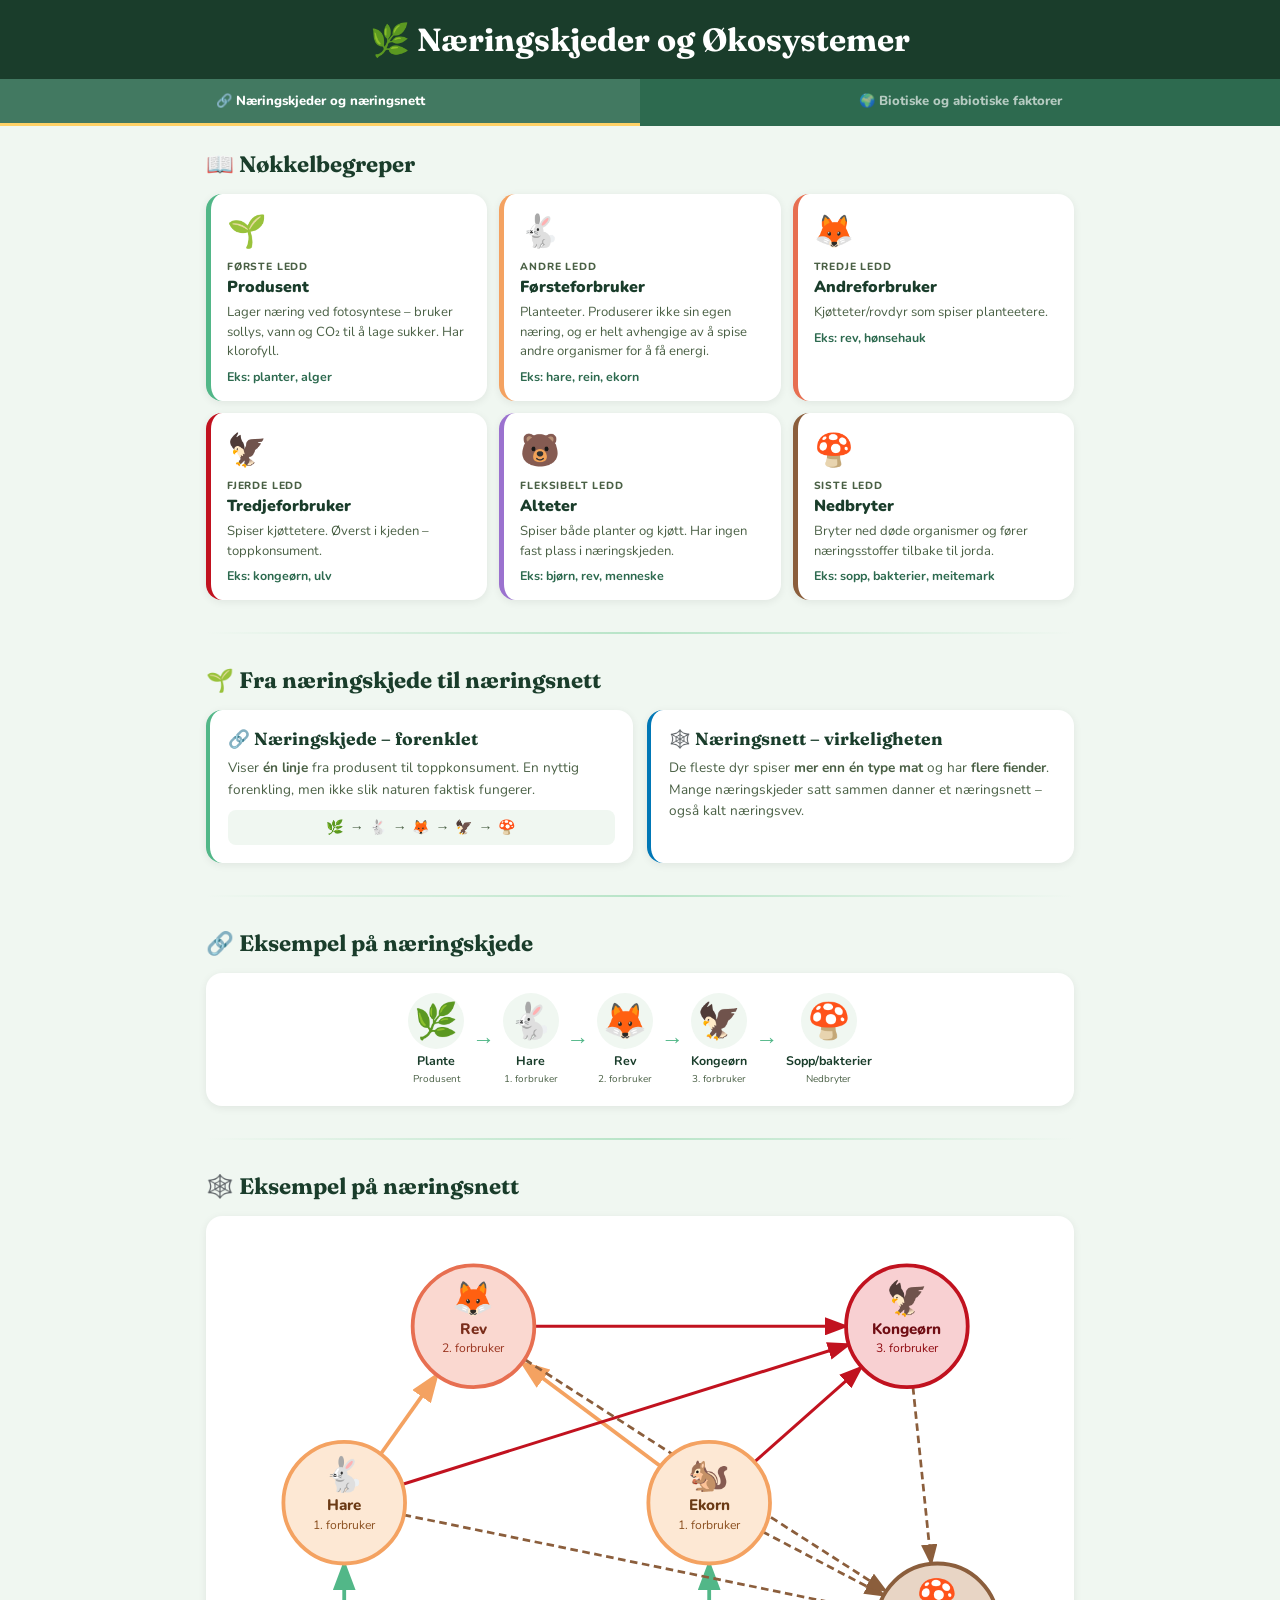
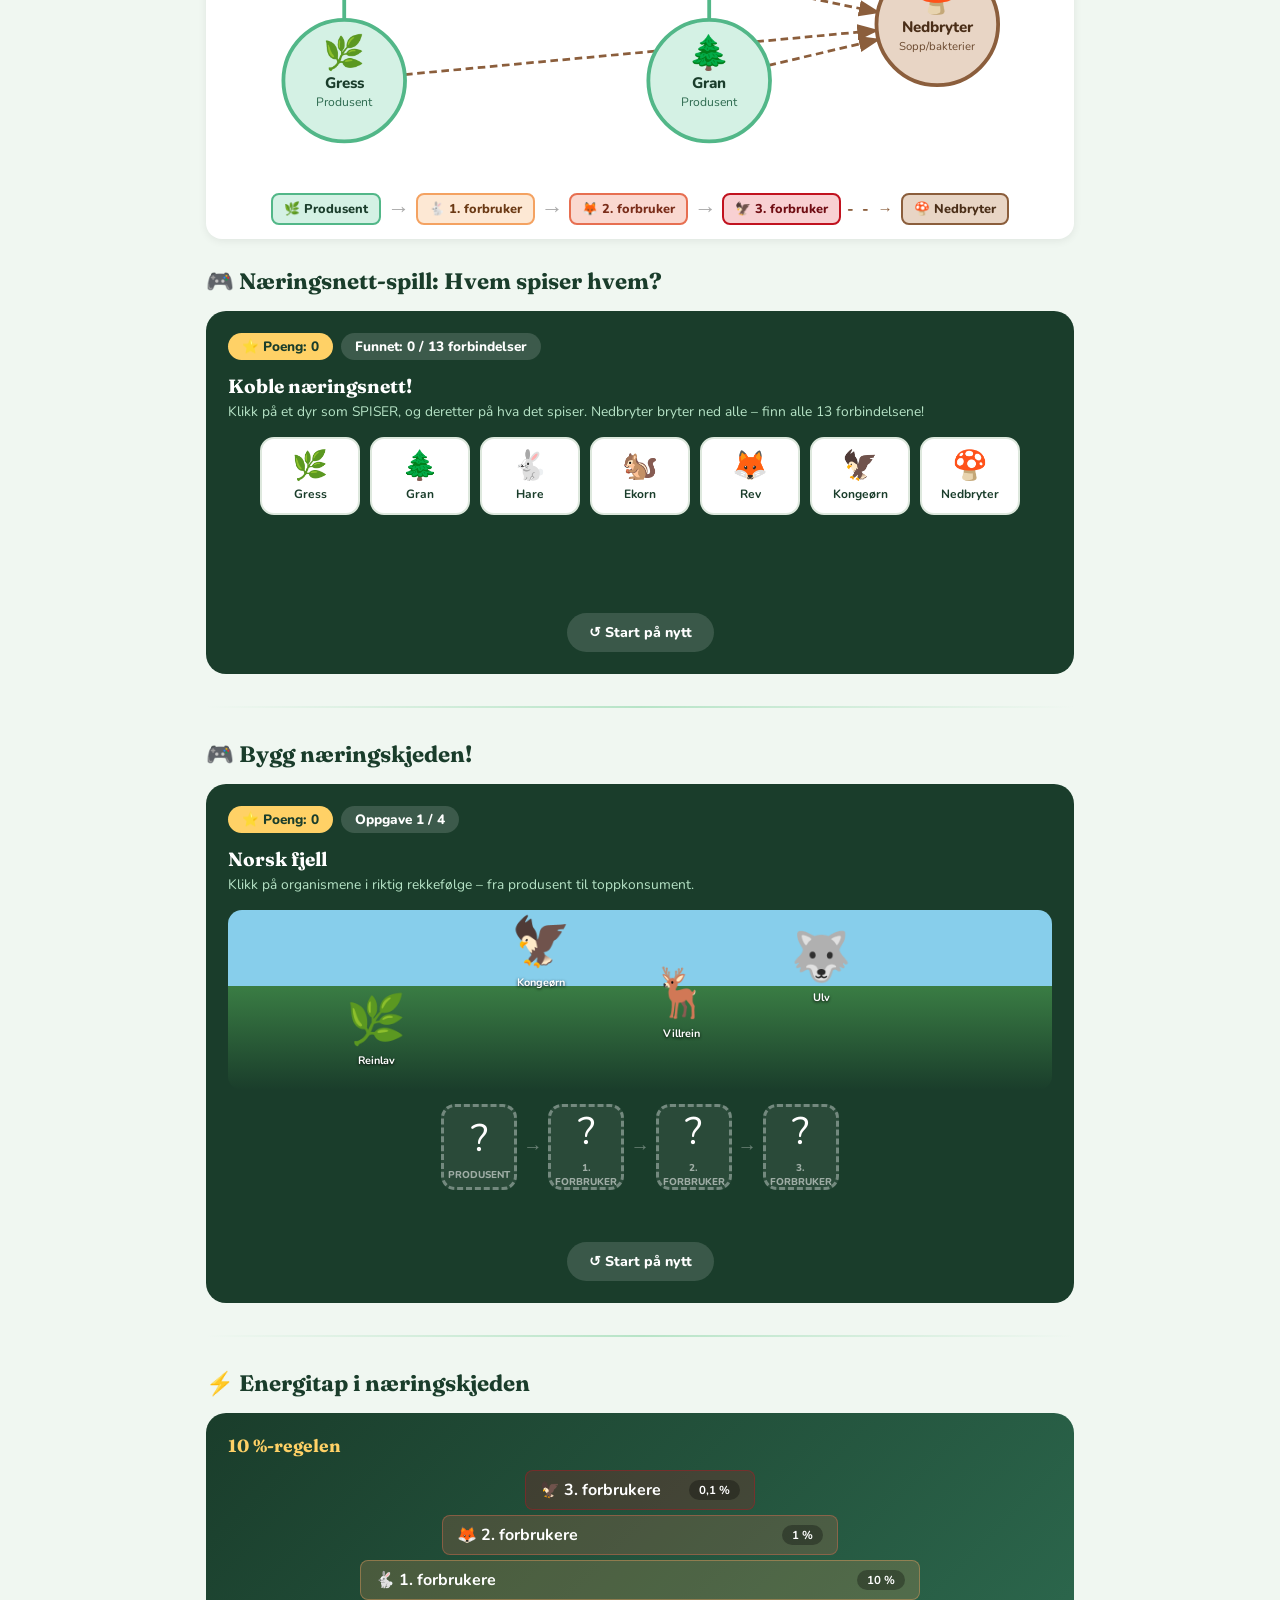
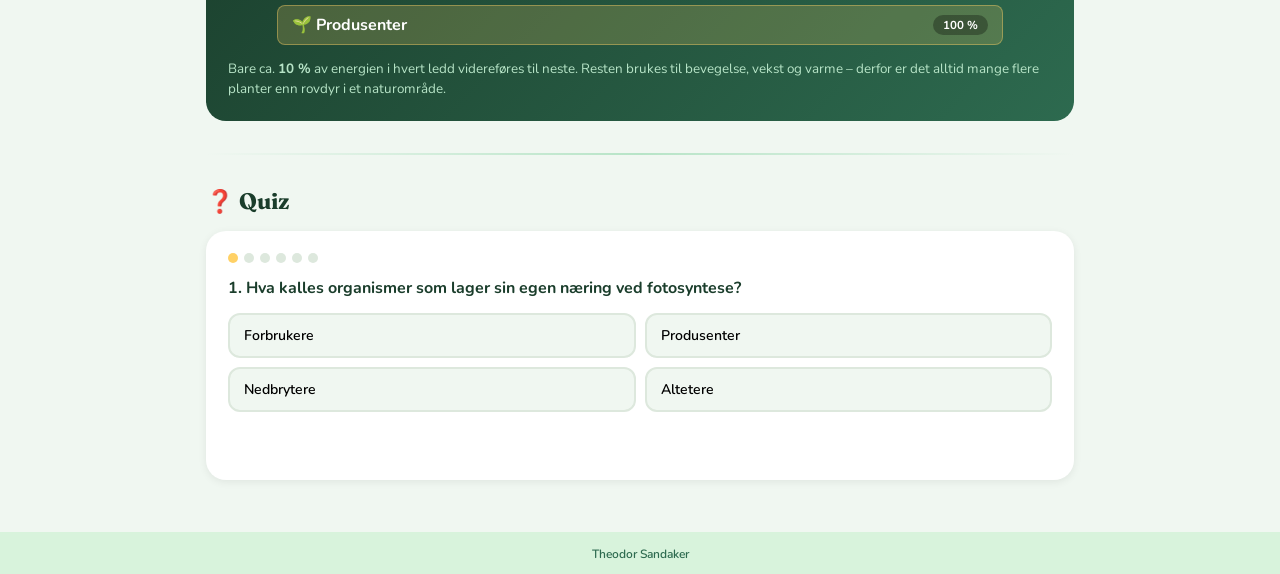
==== index.html @ abde455f "UI oppdateringer og språkvask" ====
<!DOCTYPE html>
<html lang="no">

<head>
  <meta charset="UTF-8">
  <meta name="viewport" content="width=device-width, initial-scale=1.0">
  <title>Naturfag – Næringskjeder og Økosystemer</title>
  <link
    href="https://fonts.googleapis.com/css2?family=Nunito:wght@400;600;700;800;900&family=Fraunces:wght@700;900&display=swap"
    rel="stylesheet">
  <style>
    :root {
      --green-dark: #1a3d2b;
      --green-mid: #2d6a4f;
      --green-light: #52b788;
      --green-pale: #b7e4c7;
      --earth: #8b5e3c;
      --sky: #90e0ef;
      --sky-dark: #0077b6;
      --sun: #ffd166;
      --red: #ef233c;
      --bg: #f0f7f1;
      --card: #ffffff;
      --text: #1a2e1a;
      --text-light: #4a6045;
    }

    * {
      box-sizing: border-box;
      margin: 0;
      padding: 0;
    }

    body {
      font-family: 'Nunito', sans-serif;
      background: var(--bg);
      color: var(--text);
      min-height: 100vh;
    }

    /* HEADER */
    header {
      background: var(--green-dark);
      padding: 20px 24px;
      text-align: center;
    }

    header h1 {
      font-family: 'Fraunces', serif;
      font-size: clamp(1.3rem, 4vw, 2rem);
      color: white;
    }

    header p {
      color: var(--green-pale);
      font-size: 0.9rem;
      margin-top: 4px;
    }

    /* TABS */
    .tab-nav {
      display: flex;
      background: var(--green-mid);
      position: sticky;
      top: 0;
      z-index: 100;
    }

    .tab-btn {
      flex: 1;
      padding: 13px 10px;
      border: none;
      background: transparent;
      color: rgba(255, 255, 255, 0.65);
      font-family: 'Nunito', sans-serif;
      font-size: 0.82rem;
      font-weight: 800;
      cursor: pointer;
      transition: all 0.2s;
      border-bottom: 3px solid transparent;
    }

    .tab-btn.active {
      color: white;
      border-bottom-color: var(--sun);
      background: rgba(255, 255, 255, 0.1);
    }

    .tab-content {
      display: none;
      padding: 24px 16px;
      max-width: 900px;
      margin: 0 auto;
    }

    .tab-content.active {
      display: block;
    }

    /* SECTION TITLES */
    .section-title {
      font-family: 'Fraunces', serif;
      font-size: 1.4rem;
      color: var(--green-dark);
      margin-bottom: 16px;
      display: flex;
      align-items: center;
      gap: 8px;
    }

    .section-divider {
      height: 2px;
      background: linear-gradient(90deg, transparent, var(--green-pale), transparent);
      margin: 32px 0;
    }

    /* CONCEPT CARDS */
    .concept-grid {
      display: grid;
      grid-template-columns: repeat(auto-fill, minmax(220px, 1fr));
      gap: 12px;
      margin-bottom: 28px;
    }

    .concept-card {
      background: white;
      border-radius: 16px;
      padding: 16px;
      border-left: 5px solid;
      cursor: default;
      box-shadow: 0 2px 8px rgba(0, 0, 0, 0.07);
    }

    .concept-card.produsent {
      border-color: #52b788;
    }

    .concept-card.f1 {
      border-color: #f4a261;
    }

    .concept-card.f2 {
      border-color: #e76f51;
    }

    .concept-card.f3 {
      border-color: #c1121f;
    }

    .concept-card.nedbryter {
      border-color: #8b5e3c;
    }

    .concept-card.alteter {
      border-color: #9b72cf;
    }

    .concept-card .c-emoji {
      font-size: 2rem;
      margin-bottom: 6px;
    }

    .concept-card .c-tag {
      font-size: 0.65rem;
      font-weight: 800;
      text-transform: uppercase;
      letter-spacing: 0.08em;
      color: var(--text-light);
    }

    .concept-card .c-title {
      font-size: 1rem;
      font-weight: 900;
      color: var(--green-dark);
      margin: 2px 0 5px;
    }

    .concept-card .c-text {
      font-size: 0.82rem;
      color: var(--text-light);
      line-height: 1.5;
    }

    .concept-card .c-ex {
      margin-top: 6px;
      font-size: 0.78rem;
      font-weight: 700;
      color: var(--green-mid);
    }

    /* CHAIN DISPLAY */
    .chain-display {
      display: flex;
      align-items: center;
      gap: 8px;
      background: white;
      border-radius: 16px;
      padding: 20px;
      margin-bottom: 28px;
      box-shadow: 0 2px 8px rgba(0, 0, 0, 0.07);
      flex-wrap: wrap;
      justify-content: center;
    }

    .chain-item {
      display: flex;
      flex-direction: column;
      align-items: center;
      gap: 3px;
    }

    .chain-item .ci-emoji {
      font-size: 2.2rem;
      background: var(--bg);
      border-radius: 50%;
      width: 56px;
      height: 56px;
      display: flex;
      align-items: center;
      justify-content: center;
    }

    .chain-item .ci-name {
      font-size: 0.78rem;
      font-weight: 700;
      color: var(--green-dark);
    }

    .chain-item .ci-role {
      font-size: 0.62rem;
      color: var(--text-light);
    }

    .chain-arrow {
      font-size: 1.4rem;
      color: var(--green-light);
    }

    /* GAME BOX */
    .game-box {
      background: var(--green-dark);
      border-radius: 20px;
      padding: 22px;
      margin-bottom: 28px;
      color: white;
    }

    .game-box h3 {
      font-family: 'Fraunces', serif;
      font-size: 1.2rem;
      margin-bottom: 4px;
    }

    .game-desc {
      color: var(--green-pale);
      font-size: 0.86rem;
      margin-bottom: 16px;
    }

    .score-row {
      display: flex;
      gap: 8px;
      margin-bottom: 14px;
      flex-wrap: wrap;
    }

    .badge {
      border-radius: 50px;
      padding: 4px 14px;
      font-weight: 800;
      font-size: 0.85rem;
    }

    .badge-sun {
      background: var(--sun);
      color: var(--green-dark);
    }

    .badge-ghost {
      background: rgba(255, 255, 255, 0.15);
      color: white;
    }

    /* GAME SCENE */
    .game-scene {
      background: linear-gradient(180deg, #87ceeb 0%, #87ceeb 42%, #3a7d44 42%, #1a3d2b 100%);
      border-radius: 14px;
      height: 180px;
      position: relative;
      overflow: hidden;
      margin-bottom: 14px;
    }

    .scene-org {
      position: absolute;
      cursor: pointer;
      text-align: center;
      transition: transform 0.15s;
      user-select: none;
      transform: translate(-50%, -50%);
    }

    .scene-org:hover {
      transform: translate(-50%, -50%) scale(1.15);
    }

    .scene-org.sel {
      filter: drop-shadow(0 0 8px var(--sun));
      transform: translate(-50%, -50%) scale(1.1);
    }

    .scene-org.used {
      opacity: 0.25;
      pointer-events: none;
    }

    .scene-org .se {
      font-size: 3rem;
      display: block;
    }

    .scene-org .sn {
      font-size: 0.68rem;
      font-weight: 700;
      color: white;
      text-shadow: 0 1px 3px rgba(0, 0, 0, 0.9);
      display: block;
    }

    /* SLOTS */
    .chain-slots {
      display: flex;
      align-items: center;
      gap: 6px;
      justify-content: center;
      flex-wrap: wrap;
      margin-bottom: 14px;
    }

    .slot {
      width: 76px;
      height: 86px;
      border: 3px dashed rgba(255, 255, 255, 0.35);
      border-radius: 14px;
      display: flex;
      flex-direction: column;
      align-items: center;
      justify-content: center;
      cursor: pointer;
      transition: all 0.2s;
      background: rgba(255, 255, 255, 0.07);
    }

    .slot:hover {
      border-color: rgba(255, 209, 102, 0.6);
      background: rgba(255, 209, 102, 0.1);
    }

    .slot.filled {
      border-style: solid;
      border-color: var(--sun);
      background: rgba(255, 209, 102, 0.12);
    }

    .slot .sl-emoji {
      font-size: 2.4rem;
    }

    .slot .sl-label {
      font-size: 0.62rem;
      font-weight: 800;
      color: rgba(255, 255, 255, 0.55);
      text-transform: uppercase;
      text-align: center;
      padding: 0 4px;
      margin-top: 3px;
    }

    .slot.filled .sl-label {
      color: var(--sun);
    }

    .slot .sl-name {
      font-size: 0.68rem;
      font-weight: 700;
      color: white;
      text-align: center;
      padding: 0 4px;
    }

    .slot-arrow {
      color: rgba(255, 255, 255, 0.35);
      font-size: 1.2rem;
    }

    .game-feedback {
      text-align: center;
      font-size: 0.95rem;
      font-weight: 700;
      min-height: 26px;
    }

    .game-feedback.ok {
      color: var(--green-pale);
    }

    .game-feedback.no {
      color: #ffb3c1;
    }

    .game-btns {
      display: flex;
      gap: 10px;
      justify-content: center;
      margin-top: 12px;
    }

    .btn {
      padding: 10px 22px;
      border-radius: 50px;
      border: none;
      font-family: 'Nunito', sans-serif;
      font-size: 0.88rem;
      font-weight: 800;
      cursor: pointer;
      transition: all 0.2s;
    }

    .btn-sun {
      background: var(--sun);
      color: var(--green-dark);
    }

    .btn-sun:hover {
      background: #ffc107;
      transform: translateY(-1px);
    }

    .btn-ghost {
      background: rgba(255, 255, 255, 0.14);
      color: white;
    }

    .btn-ghost:hover {
      background: rgba(255, 255, 255, 0.24);
    }

    /* ENERGY BOX */
    .energy-box {
      background: linear-gradient(135deg, var(--green-dark), var(--green-mid));
      color: white;
      border-radius: 20px;
      padding: 22px;
      margin-bottom: 28px;
    }

    .energy-box h3 {
      font-family: 'Fraunces', serif;
      font-size: 1.1rem;
      margin-bottom: 14px;
      color: var(--sun);
    }

    .pyramid {
      display: flex;
      flex-direction: column;
      align-items: center;
      gap: 5px;
      margin-bottom: 14px;
    }

    .p-level {
      border-radius: 8px;
      display: flex;
      align-items: center;
      justify-content: space-between;
      padding: 8px 14px;
      font-size: 1rem;
      font-weight: 700;
    }

    .p-pct {
      background: rgba(0, 0, 0, 0.3);
      border-radius: 50px;
      padding: 2px 10px;
      font-size: 0.72rem;
    }

    .energy-text {
      color: var(--green-pale);
      font-size: 0.84rem;
      line-height: 1.5;
    }

    /* QUIZ */
    .quiz-box {
      background: white;
      border-radius: 20px;
      padding: 22px;
      margin-bottom: 28px;
      box-shadow: 0 2px 8px rgba(0, 0, 0, 0.07);
    }

    .quiz-progress {
      display: flex;
      gap: 6px;
      margin-bottom: 14px;
    }

    .qdot {
      width: 10px;
      height: 10px;
      border-radius: 50%;
      background: #dde8dd;
    }

    .qdot.done {
      background: var(--green-light);
    }

    .qdot.curr {
      background: var(--sun);
    }

    .quiz-q {
      font-size: 1rem;
      font-weight: 700;
      color: var(--green-dark);
      margin-bottom: 14px;
      line-height: 1.4;
    }

    .quiz-opts {
      display: grid;
      grid-template-columns: 1fr 1fr;
      gap: 9px;
      margin-bottom: 12px;
    }

    @media (max-width: 480px) {
      .quiz-opts {
        grid-template-columns: 1fr;
      }
    }

    .qopt {
      padding: 11px 14px;
      border-radius: 12px;
      border: 2px solid #dde8dd;
      background: var(--bg);
      font-family: 'Nunito';
      font-size: 0.88rem;
      font-weight: 600;
      cursor: pointer;
      transition: all 0.2s;
      text-align: left;
    }

    .qopt:hover:not(:disabled) {
      border-color: var(--green-light);
      background: #f0fbf4;
    }

    .qopt.correct {
      border-color: var(--green-light);
      background: #d8f3dc;
      color: var(--green-dark);
    }

    .qopt.wrong {
      border-color: var(--red);
      background: #ffe0e6;
      color: #9b0000;
    }

    .quiz-fb {
      font-size: 0.88rem;
      font-weight: 700;
      min-height: 22px;
    }

    .quiz-fb.ok {
      color: var(--green-mid);
    }

    .quiz-fb.no {
      color: var(--red);
    }

    /* BIO/ABIO TAB */
    .two-col {
      display: grid;
      grid-template-columns: 1fr 1fr;
      gap: 14px;
      margin-bottom: 24px;
    }

    @media (max-width: 500px) {
      .two-col {
        grid-template-columns: 1fr;
      }
    }

    .info-card {
      background: white;
      border-radius: 16px;
      padding: 18px;
      box-shadow: 0 2px 8px rgba(0, 0, 0, 0.07);
    }

    .info-card h3 {
      font-family: 'Fraunces', serif;
      font-size: 1.1rem;
      color: var(--green-dark);
      margin-bottom: 8px;
    }

    .info-card p {
      font-size: 0.85rem;
      color: var(--text-light);
      line-height: 1.55;
    }

    .tags {
      display: flex;
      flex-wrap: wrap;
      gap: 7px;
      margin-top: 10px;
    }

    .tag {
      padding: 4px 11px;
      border-radius: 50px;
      font-size: 0.78rem;
      font-weight: 700;
    }

    .tag.bio {
      background: #d8f3dc;
      color: #1a3d2b;
    }

    .tag.abio {
      background: #dde8f5;
      color: #023e8a;
    }

    /* SORT GAME */
    .sort-game {
      background: var(--green-dark);
      border-radius: 20px;
      padding: 22px;
      margin-bottom: 28px;
      color: white;
    }

    .sort-game h3 {
      font-family: 'Fraunces', serif;
      font-size: 1.2rem;
      margin-bottom: 4px;
    }

    .sort-pool {
      display: flex;
      flex-wrap: wrap;
      gap: 9px;
      justify-content: center;
      min-height: 54px;
      margin-bottom: 18px;
    }

    .scard {
      background: white;
      color: var(--green-dark);
      padding: 9px 14px;
      border-radius: 50px;
      font-weight: 700;
      font-size: 0.86rem;
      cursor: pointer;
      transition: all 0.2s;
      border: 2px solid white;
      user-select: none;
    }

    .scard:hover {
      transform: scale(1.05);
    }

    .scard.sel {
      background: var(--sun);
      border-color: var(--sun);
    }

    .scard.gone {
      display: none;
    }

    .sort-cols {
      display: grid;
      grid-template-columns: 1fr 1fr;
      gap: 14px;
      margin-bottom: 14px;
    }

    @media (max-width: 480px) {
      .sort-cols {
        grid-template-columns: 1fr;
      }
    }

    .scol {
      border: 2px dashed rgba(255, 255, 255, 0.35);
      border-radius: 16px;
      padding: 14px;
      min-height: 120px;
      cursor: pointer;
      transition: all 0.2s;
    }

    .scol:hover {
      border-color: var(--sun);
      background: rgba(255, 209, 102, 0.07);
    }

    .scol h4 {
      font-size: 0.82rem;
      font-weight: 800;
      text-align: center;
      margin-bottom: 10px;
    }

    .scol.bio-col h4 {
      color: var(--green-pale);
    }

    .scol.abio-col h4 {
      color: var(--sky);
    }

    .placed-wrap {
      display: flex;
      flex-wrap: wrap;
      gap: 7px;
    }

    .pcard {
      padding: 5px 11px;
      border-radius: 50px;
      font-size: 0.78rem;
      font-weight: 700;
      cursor: pointer;
    }

    .pcard.ok {
      background: rgba(183, 228, 199, 0.25);
      color: var(--green-pale);
      border: 1px solid rgba(183, 228, 199, 0.4);
    }

    .pcard.no {
      background: rgba(239, 35, 60, 0.25);
      color: #ffb3c1;
      border: 1px solid rgba(239, 35, 60, 0.4);
    }

    /* AREAS */
    .areas-grid {
      display: grid;
      grid-template-columns: repeat(auto-fill, minmax(200px, 1fr));
      gap: 13px;
      margin-bottom: 28px;
      align-items: start;
    }

    .area-card {
      background: white;
      border-radius: 16px;
      overflow: hidden;
      box-shadow: 0 2px 8px rgba(0, 0, 0, 0.07);
      cursor: pointer;
      transition: all 0.2s;
    }

    .area-card:hover {
      transform: translateY(-3px);
      box-shadow: 0 8px 24px rgba(0, 0, 0, 0.12);
    }

    .area-card.open {
      box-shadow: 0 0 0 3px var(--green-light);
    }

    .area-head {
      padding: 14px;
      display: flex;
      align-items: center;
      gap: 10px;
    }

    .a-emoji {
      font-size: 1.9rem;
    }

    .a-title {
      font-weight: 800;
      font-size: 0.92rem;
      color: var(--green-dark);
    }

    .a-sub {
      font-size: 0.72rem;
      color: var(--text-light);
    }

    .area-body {
      display: none;
      padding: 0 14px 14px;
    }

    .area-body.show {
      display: block;
    }

    .fgroup {
      margin-bottom: 10px;
    }

    .fg-title {
      font-size: 0.68rem;
      font-weight: 800;
      text-transform: uppercase;
      letter-spacing: 0.07em;
      margin-bottom: 5px;
    }

    .fg-title.bio {
      color: var(--green-mid);
    }

    .fg-title.abio {
      color: var(--sky-dark);
    }

    .fitem {
      font-size: 0.8rem;
      color: var(--text-light);
      padding: 4px 10px;
      border-radius: 7px;
      margin-bottom: 3px;
      display: flex;
      align-items: flex-start;
      gap: 5px;
    }

    .fitem.bio {
      background: #f0fbf4;
    }

    .fitem.abio {
      background: #f0f5fb;
    }

    .fitem::before {
      content: '•';
      flex-shrink: 0;
    }

    .fitem.bio::before {
      color: var(--green-light);
    }

    .fitem.abio::before {
      color: var(--sky-dark);
    }

    @keyframes fadeIn {
      from {
        opacity: 0;
        transform: translateY(8px);
      }

      to {
        opacity: 1;
        transform: translateY(0);
      }
    }

    .fade-in {
      animation: fadeIn 0.3s ease forwards;
    }

    @keyframes pop {

      0%,
      100% {
        transform: scale(1);
      }

      50% {
        transform: scale(1.25);
      }
    }

    .pop {
      animation: pop 0.35s ease;
    }

    @keyframes shake {

      0%,
      100% {
        transform: translateX(0)
      }

      25% {
        transform: translateX(-6px)
      }

      75% {
        transform: translateX(6px)
      }
    }

    .shake {
      animation: shake 0.3s ease;
    }

    /* FOOD WEB */
    .web-box {
      background: white;
      border-radius: 16px;
      padding: 16px 12px 14px;
      margin-bottom: 28px;
      box-shadow: 0 2px 8px rgba(0, 0, 0, 0.07);
      overflow-x: auto;
    }

    .web-legend {
      display: flex;
      gap: 6px;
      flex-wrap: wrap;
      justify-content: center;
      margin-top: 14px;
      align-items: center;
    }

    .role-badge {
      padding: 5px 11px;
      border-radius: 8px;
      font-size: 0.8rem;
      font-weight: 800;
      white-space: nowrap;
      border: 2px solid;
    }

    .legend-arrow {
      font-size: 1.4rem;
      font-weight: 900;
      color: #aaa;
      line-height: 1;
    }

    .legend-dashed {
      font-size: 0.95rem;
      color: #8b5e3c;
      font-weight: 800;
      letter-spacing: 2px;
    }

    /* WEB GAME */
    .web-nodes {
      display: flex;
      flex-wrap: wrap;
      gap: 10px;
      justify-content: center;
      margin-bottom: 14px;
    }

    .wnode {
      background: white;
      border-radius: 14px;
      padding: 10px 16px;
      font-weight: 700;
      font-size: 0.88rem;
      cursor: pointer;
      transition: all 0.2s;
      border: 2px solid #dde8dd;
      text-align: center;
      min-width: 100px;
      color: var(--green-dark);
    }

    .wnode:hover {
      border-color: var(--green-light);
      transform: translateY(-2px);
    }

    .wnode.predator {
      background: var(--sun);
      border-color: #e6b800;
      box-shadow: 0 0 0 3px rgba(255, 209, 102, 0.35);
    }

    .wnode.done {
      background: #d8f3dc;
      border-color: var(--green-light);
    }

    .conn-list {
      display: flex;
      flex-wrap: wrap;
      gap: 7px;
      justify-content: center;
      min-height: 34px;
      margin-bottom: 12px;
    }

    .conn-badge {
      background: rgba(183, 228, 199, 0.35);
      border: 1px solid var(--green-light);
      border-radius: 50px;
      padding: 4px 12px;
      font-size: 0.78rem;
      font-weight: 700;
      color: var(--green-dark);
    }
  </style>
</head>

<body>

  <header>
    <h1>🌿 Næringskjeder og Økosystemer</h1>
  </header>

  <nav class="tab-nav">
    <button class="tab-btn active" onclick="switchTab('naering',this)">🔗 Næringskjeder og næringsnett</button>
    <button class="tab-btn" onclick="switchTab('faktorer',this)">🌍 Biotiske og abiotiske faktorer</button>
  </nav>

  <!-- ============ TAB 1 ============ -->
  <div id="tab-naering" class="tab-content active">

    <h2 class="section-title">📖 Nøkkelbegreper</h2>
    <div class="concept-grid">
      <div class="concept-card produsent">
        <div class="c-emoji">🌱</div>
        <div class="c-tag">Første ledd</div>
        <div class="c-title">Produsent</div>
        <div class="c-text">Lager næring ved fotosyntese – bruker sollys, vann og CO₂ til å lage sukker. Har klorofyll.
        </div>
        <div class="c-ex">Eks: planter, alger</div>
      </div>
      <div class="concept-card f1">
        <div class="c-emoji">🐇</div>
        <div class="c-tag">Andre ledd</div>
        <div class="c-title">Førsteforbruker</div>
        <div class="c-text">Planteeter. Produserer ikke sin egen næring, og er helt avhengige av å spise andre organismer for å få energi.</div>
        <div class="c-ex">Eks: hare, rein, ekorn</div>
      </div>
      <div class="concept-card f2">
        <div class="c-emoji">🦊</div>
        <div class="c-tag">Tredje ledd</div>
        <div class="c-title">Andreforbruker</div>
        <div class="c-text">Kjøtteter/rovdyr som spiser planteetere.</div>
        <div class="c-ex">Eks: rev, hønsehauk</div>
      </div>
      <div class="concept-card f3">
        <div class="c-emoji">🦅</div>
        <div class="c-tag">Fjerde ledd</div>
        <div class="c-title">Tredjeforbruker</div>
        <div class="c-text">Spiser kjøttetere. Øverst i kjeden – toppkonsument.</div>
        <div class="c-ex">Eks: kongeørn, ulv</div>
      </div>
      <div class="concept-card alteter">
        <div class="c-emoji">🐻</div>
        <div class="c-tag">Fleksibelt ledd</div>
        <div class="c-title">Alteter</div>
        <div class="c-text">Spiser både planter og kjøtt. Har ingen fast plass i næringskjeden.</div>
        <div class="c-ex">Eks: bjørn, rev, menneske</div>
      </div>
      <div class="concept-card nedbryter">
        <div class="c-emoji">🍄</div>
        <div class="c-tag">Siste ledd</div>
        <div class="c-title">Nedbryter</div>
        <div class="c-text">Bryter ned døde organismer og fører næringsstoffer tilbake til jorda.</div>
        <div class="c-ex">Eks: sopp, bakterier, meitemark</div>
      </div>
    </div>

    <div class="section-divider"></div>
    <h2 class="section-title">🌱 Fra næringskjede til næringsnett</h2>

    <div class="two-col">
      <div class="info-card" style="border-left:4px solid var(--green-light)">
        <h3>🔗 Næringskjede – forenklet</h3>
        <p>Viser <strong>én linje</strong> fra produsent til toppkonsument. En nyttig forenkling, men ikke slik naturen
          faktisk fungerer.</p>
        <div
          style="margin-top:10px;padding:8px;background:var(--bg);border-radius:8px;font-size:0.88rem;color:var(--text-light);text-align:center;letter-spacing:0.05em">
          🌿 → 🐇 → 🦊 → 🦅 → 🍄</div>
      </div>
      <div class="info-card" style="border-left:4px solid var(--sky-dark)">
        <h3>🕸️ Næringsnett – virkeligheten</h3>
        <p>De fleste dyr spiser <strong>mer enn én type mat</strong> og har <strong>flere fiender</strong>. Mange
          næringskjeder satt sammen danner et næringsnett – også kalt næringsvev.</p>
      </div>
    </div>

    <div class="section-divider"></div>
    <h2 class="section-title">🔗 Eksempel på næringskjede</h2>

    <div class="chain-display">
      <div class="chain-item">
        <div class="ci-emoji">🌿</div>
        <div class="ci-name">Plante</div>
        <div class="ci-role">Produsent</div>
      </div>
      <div class="chain-arrow">→</div>
      <div class="chain-item">
        <div class="ci-emoji">🐇</div>
        <div class="ci-name">Hare</div>
        <div class="ci-role">1. forbruker</div>
      </div>
      <div class="chain-arrow">→</div>
      <div class="chain-item">
        <div class="ci-emoji">🦊</div>
        <div class="ci-name">Rev</div>
        <div class="ci-role">2. forbruker</div>
      </div>
      <div class="chain-arrow">→</div>
      <div class="chain-item">
        <div class="ci-emoji">🦅</div>
        <div class="ci-name">Kongeørn</div>
        <div class="ci-role">3. forbruker</div>
      </div>
      <div class="chain-arrow">→</div>
      <div class="chain-item">
        <div class="ci-emoji">🍄</div>
        <div class="ci-name">Sopp/bakterier</div>
        <div class="ci-role">Nedbryter</div>
      </div>
    </div>

    <div class="section-divider"></div>
    <h2 class="section-title">🕸️ Eksempel på næringsnett</h2>

    <div class="web-box">
      <svg viewBox="27 0 555 360" xmlns="http://www.w3.org/2000/svg" style="width:100%;min-width:300px;display:block">
        <defs>
          <marker id="ag" markerWidth="8" markerHeight="6" refX="7" refY="3" orient="auto">
            <polygon points="0 0,8 3,0 6" fill="#52b788" />
          </marker>
          <marker id="ao" markerWidth="8" markerHeight="6" refX="7" refY="3" orient="auto">
            <polygon points="0 0,8 3,0 6" fill="#f4a261" />
          </marker>
          <marker id="ar" markerWidth="8" markerHeight="6" refX="7" refY="3" orient="auto">
            <polygon points="0 0,8 3,0 6" fill="#c1121f" />
          </marker>
          <marker id="ab" markerWidth="8" markerHeight="6" refX="7" refY="3" orient="auto">
            <polygon points="0 0,8 3,0 6" fill="#8b5e3c" />
          </marker>
        </defs>
        <!-- GREEN: Produsent → 1. forbruker -->
        <line x1="110" y1="255" x2="110" y2="218" stroke="#52b788" stroke-width="2.5" marker-end="url(#ag)" />
        <line x1="350" y1="255" x2="350" y2="218" stroke="#52b788" stroke-width="2.5" marker-end="url(#ag)" />
        <!-- ORANGE: 1. forbruker → 2. forbruker -->
        <line x1="134" y1="146" x2="171" y2="94" stroke="#f4a261" stroke-width="2.5" marker-end="url(#ao)" />
        <line x1="318" y1="154" x2="227" y2="86" stroke="#f4a261" stroke-width="2.5" marker-end="url(#ao)" />
        <!-- RED: → 3. forbruker -->
        <line x1="148" y1="166" x2="442" y2="74" stroke="#c1121f" stroke-width="2" marker-end="url(#ar)" />
        <line x1="380" y1="151" x2="450" y2="89" stroke="#c1121f" stroke-width="2" marker-end="url(#ar)" />
        <line x1="235" y1="62" x2="440" y2="62" stroke="#c1121f" stroke-width="2" marker-end="url(#ar)" />
        <!-- BROWN DASHED: → Nedbryter -->
        <line x1="150" y1="291" x2="460" y2="262" stroke="#8b5e3c" stroke-width="1.8" stroke-dasharray="5,3"
          marker-end="url(#ab)" />
        <line x1="389" y1="285" x2="461" y2="268" stroke="#8b5e3c" stroke-width="1.8" stroke-dasharray="5,3"
          marker-end="url(#ab)" />
        <line x1="149" y1="186" x2="461" y2="250" stroke="#8b5e3c" stroke-width="1.8" stroke-dasharray="5,3"
          marker-end="url(#ab)" />
        <line x1="385" y1="197" x2="465" y2="239" stroke="#8b5e3c" stroke-width="1.8" stroke-dasharray="5,3"
          marker-end="url(#ab)" />
        <line x1="229" y1="84" x2="466" y2="236" stroke="#8b5e3c" stroke-width="1.8" stroke-dasharray="5,3"
          marker-end="url(#ab)" />
        <line x1="484" y1="102" x2="496" y2="218" stroke="#8b5e3c" stroke-width="1.8" stroke-dasharray="5,3"
          marker-end="url(#ab)" />
        <!-- NODES -->
        <circle cx="110" cy="295" r="40" fill="#d4f1e4" stroke="#52b788" stroke-width="2.5" />
        <text x="110" y="284" text-anchor="middle" font-size="22">🌿</text>
        <text x="110" y="300" text-anchor="middle" font-size="10" fill="#1a3d2b" font-weight="800"
          font-family="Nunito,sans-serif">Gress</text>
        <text x="110" y="312" text-anchor="middle" font-size="8" fill="#2d6a4f"
          font-family="Nunito,sans-serif">Produsent</text>

        <circle cx="350" cy="295" r="40" fill="#d4f1e4" stroke="#52b788" stroke-width="2.5" />
        <text x="350" y="284" text-anchor="middle" font-size="22">🌲</text>
        <text x="350" y="300" text-anchor="middle" font-size="10" fill="#1a3d2b" font-weight="800"
          font-family="Nunito,sans-serif">Gran</text>
        <text x="350" y="312" text-anchor="middle" font-size="8" fill="#2d6a4f"
          font-family="Nunito,sans-serif">Produsent</text>

        <circle cx="110" cy="178" r="40" fill="#fde8d4" stroke="#f4a261" stroke-width="2.5" />
        <text x="110" y="167" text-anchor="middle" font-size="22">🐇</text>
        <text x="110" y="183" text-anchor="middle" font-size="10" fill="#6b3a15" font-weight="800"
          font-family="Nunito,sans-serif">Hare</text>
        <text x="110" y="195" text-anchor="middle" font-size="8" fill="#8b5020" font-family="Nunito,sans-serif">1.
          forbruker</text>

        <circle cx="350" cy="178" r="40" fill="#fde8d4" stroke="#f4a261" stroke-width="2.5" />
        <text x="350" y="167" text-anchor="middle" font-size="22">🐿️</text>
        <text x="350" y="183" text-anchor="middle" font-size="10" fill="#6b3a15" font-weight="800"
          font-family="Nunito,sans-serif">Ekorn</text>
        <text x="350" y="195" text-anchor="middle" font-size="8" fill="#8b5020" font-family="Nunito,sans-serif">1.
          forbruker</text>

        <circle cx="195" cy="62" r="40" fill="#fad8d0" stroke="#e76f51" stroke-width="2.5" />
        <text x="195" y="51" text-anchor="middle" font-size="22">🦊</text>
        <text x="195" y="67" text-anchor="middle" font-size="10" fill="#7a2d1a" font-weight="800"
          font-family="Nunito,sans-serif">Rev</text>
        <text x="195" y="79" text-anchor="middle" font-size="8" fill="#9a3520" font-family="Nunito,sans-serif">2.
          forbruker</text>

        <circle cx="480" cy="62" r="40" fill="#f8d0d2" stroke="#c1121f" stroke-width="2.5" />
        <text x="480" y="51" text-anchor="middle" font-size="22">🦅</text>
        <text x="480" y="67" text-anchor="middle" font-size="10" fill="#700d13" font-weight="800"
          font-family="Nunito,sans-serif">Kongeørn</text>
        <text x="480" y="79" text-anchor="middle" font-size="8" fill="#900d13" font-family="Nunito,sans-serif">3.
          forbruker</text>

        <circle cx="500" cy="258" r="40" fill="#e8d5c5" stroke="#8b5e3c" stroke-width="2.5" />
        <text x="500" y="247" text-anchor="middle" font-size="22">🍄</text>
        <text x="500" y="263" text-anchor="middle" font-size="10" fill="#4a2e18" font-weight="800"
          font-family="Nunito,sans-serif">Nedbryter</text>
        <text x="500" y="275" text-anchor="middle" font-size="7.5" fill="#6b4a30"
          font-family="Nunito,sans-serif">Sopp/bakterier</text>
      </svg>
      <div class="web-legend">
        <span class="role-badge" style="background:#d4f1e4;border-color:#52b788;color:#1a3d2b">🌿 Produsent</span>
        <span class="legend-arrow">→</span>
        <span class="role-badge" style="background:#fde8d4;border-color:#f4a261;color:#6b3a15">🐇 1. forbruker</span>
        <span class="legend-arrow">→</span>
        <span class="role-badge" style="background:#fad8d0;border-color:#e76f51;color:#7a2d1a">🦊 2. forbruker</span>
        <span class="legend-arrow">→</span>
        <span class="role-badge" style="background:#f8d0d2;border-color:#c1121f;color:#700d13">🦅 3. forbruker</span>
        <span class="legend-dashed">- - →</span>
        <span class="role-badge" style="background:#e8d5c5;border-color:#8b5e3c;color:#4a2e18">🍄 Nedbryter</span>
      </div>
    </div>

    <h2 class="section-title">🎮 Næringsnett-spill: Hvem spiser hvem?</h2>

    <div class="game-box">
      <div class="score-row">
        <div class="badge badge-sun">⭐ Poeng: <span id="wscore">0</span></div>
        <div class="badge badge-ghost">Funnet: <span id="wfound">0</span> / 13 forbindelser</div>
      </div>
      <h3>Koble næringsnett!</h3>
      <p class="game-desc" id="winstr">Klikk på et dyr som SPISER, og deretter på hva det spiser. Nedbryter bryter ned
        alle – finn alle 13 forbindelsene!</p>
      <div class="web-nodes" id="wnodes"></div>
      <div class="conn-list" id="wconns"></div>
      <div class="game-feedback" id="wfb"></div>
      <div class="game-btns">
        <button class="btn btn-ghost" onclick="resetWebGame()">↺ Start på nytt</button>
      </div>
    </div>

    <div class="section-divider"></div>
    <h2 class="section-title">🎮 Bygg næringskjeden!</h2>

    <div class="game-box">
      <div class="score-row">
        <div class="badge badge-sun">⭐ Poeng: <span id="gscore">0</span></div>
        <div class="badge badge-ghost">Oppgave <span id="glevel">1</span> / 4</div>
      </div>
      <h3 id="gtitle">Norsk fjell</h3>
      <p class="game-desc" id="ginstr">Klikk på organismer i riktig rekkefølge – fra produsent til toppkonsument.</p>
      <div class="game-scene" id="gscene"></div>
      <div class="chain-slots" id="gslots"></div>
      <div class="game-feedback" id="gfb"></div>
      <div class="game-btns">
        <button class="btn btn-ghost" onclick="resetLevel()">↺ Start på nytt</button>
        <button class="btn btn-sun" id="gnext" onclick="nextLevel()" style="display:none">Neste oppgave →</button>
      </div>
    </div>

    <div class="section-divider"></div>
    <h2 class="section-title">⚡ Energitap i næringskjeden</h2>

    <div class="energy-box">
      <h3>10 %-regelen</h3>
      <div class="pyramid">
        <div class="p-level" style="width:28%;background:rgba(193,18,31,0.2);border:1px solid rgba(193,18,31,0.4)">
          <span>🦅 3. forbrukere</span><span class="p-pct">0,1 %</span>
        </div>
        <div class="p-level" style="width:48%;background:rgba(231,111,81,0.2);border:1px solid rgba(231,111,81,0.4)">
          <span>🦊 2. forbrukere</span><span class="p-pct">1 %</span>
        </div>
        <div class="p-level" style="width:68%;background:rgba(244,162,97,0.2);border:1px solid rgba(244,162,97,0.4)">
          <span>🐇 1. forbrukere</span><span class="p-pct">10 %</span>
        </div>
        <div class="p-level" style="width:88%;background:rgba(255,209,102,0.2);border:1px solid rgba(255,209,102,0.4)">
          <span>🌱 Produsenter</span><span class="p-pct">100 %</span>
        </div>
      </div>
      <p class="energy-text">Bare ca. <strong>10 %</strong> av energien i hvert ledd videreføres til neste. Resten
        brukes til bevegelse, vekst og varme – derfor er det alltid mange flere planter enn rovdyr i et naturområde.</p>
    </div>

    <div class="section-divider"></div>
    <h2 class="section-title">❓ Quiz</h2>

    <div class="quiz-box">
      <div class="quiz-progress" id="qprog"></div>
      <div class="quiz-q" id="qq"></div>
      <div class="quiz-opts" id="qopts"></div>
      <div class="quiz-fb" id="qfb"></div>
      <div style="margin-top:12px">
        <button class="btn btn-sun" id="qnext" onclick="nextQ()" style="display:none">Neste spørsmål →</button>
      </div>
    </div>

  </div>

  <!-- ============ TAB 2 ============ -->
  <div id="tab-faktorer" class="tab-content">

    <h2 class="section-title">📖 Hva er biotiske og abiotiske faktorer?</h2>
    <div class="two-col">
      <div class="info-card" style="border-left:4px solid var(--green-light)">
        <h3>🌿 Biotiske faktorer</h3>
        <p>Alt som er <strong>levende</strong> i et økosystem – og samspillet mellom dem.</p>
        <div class="tags">
          <span class="tag bio">Planter</span><span class="tag bio">Dyr</span><span class="tag bio">Sopp</span>
          <span class="tag bio">Bakterier</span><span class="tag bio">Konkurranse</span><span class="tag bio">Hvem
            spiser hva</span>
        </div>
      </div>
      <div class="info-card" style="border-left:4px solid var(--sky-dark)">
        <h3>🌡️ Abiotiske faktorer</h3>
        <p>Alt som er <strong>ikke-levende</strong> – påvirker hvilke organismer som kan leve der.</p>
        <div class="tags">
          <span class="tag abio">Temperatur</span><span class="tag abio">Nedbør</span><span
            class="tag abio">Sollys</span>
          <span class="tag abio">Vind</span><span class="tag abio">Jordtype</span><span
            class="tag abio">Saltinnhold</span>
        </div>
      </div>
    </div>

    <div class="section-divider"></div>
    <h2 class="section-title">🎮 Sorter faktorene!</h2>

    <div class="sort-game">
      <div class="score-row">
        <div class="badge badge-sun">⭐ Poeng: <span id="sscore">0</span></div>
      </div>
      <h3>Biotisk eller abiotisk?</h3>
      <p class="game-desc">Klikk på et kort, deretter på riktig kategori. Er faktoren levende (biotisk) eller ikke-levende (abiotisk)?</p>
      <div class="sort-pool" id="spool"></div>
      <div class="sort-cols">
        <div class="scol bio-col" onclick="dropCol('bio')">
          <h4>🌿 BIOTISK (levende)</h4>
          <div class="placed-wrap" id="bioplaced"></div>
        </div>
        <div class="scol abio-col" onclick="dropCol('abio')">
          <h4>🌡️ ABIOTISK (ikke-levende)</h4>
          <div class="placed-wrap" id="abioplaced"></div>
        </div>
      </div>
      <div class="game-feedback" id="sfb"></div>
      <div class="game-btns">
        <button class="btn btn-ghost" onclick="initSort()">↺ Start på nytt</button>
      </div>
    </div>

    <div class="section-divider"></div>
    <h2 class="section-title">🗺️ Utforsk norske naturområder</h2>
    <p style="color:var(--text-light);margin-bottom:18px;font-size:0.88rem">Klikk på et naturområde for å se hvilke biotiske og abiotiske faktorer som er spesielle for akkurat det området.</p>
    <div class="areas-grid" id="areas"></div>

  </div>

  <footer style="background:#d8f3dc;padding:10px 24px;text-align:center;">
    <span style="font-size:0.75rem;color:#2d6a4f;font-family:'Nunito',sans-serif;font-weight:600;">Theodor
      Sandaker</span>
  </footer>

  <script>
    // ─── TABS ───────────────────────────────────────────────────
    function switchTab(name, btn) {
      document.querySelectorAll('.tab-content').forEach(t => t.classList.remove('active'));
      document.querySelectorAll('.tab-btn').forEach(b => b.classList.remove('active'));
      document.getElementById('tab-' + name).classList.add('active');
      btn.classList.add('active');
    }

    // ─── WEB GAME ───────────────────────────────────────────────
    const webOrgs = [
      { id: 0, e: "🌿", n: "Gress" },
      { id: 1, e: "🌲", n: "Gran" },
      { id: 2, e: "🐇", n: "Hare" },
      { id: 3, e: "🐿️", n: "Ekorn" },
      { id: 4, e: "🦊", n: "Rev" },
      { id: 5, e: "🦅", n: "Kongeørn" },
      { id: 6, e: "🍄", n: "Nedbryter" }
    ];
    // Valid pairs: [predator_id, prey_id] – nedbryter bryter ned alle
    const validConns = [[2, 0], [3, 1], [4, 2], [4, 3], [5, 2], [5, 3], [5, 4], [6, 0], [6, 1], [6, 2], [6, 3], [6, 4], [6, 5]];
    let wScore = 0, wFound = [], wPredator = null;

    function initWebGame() {
      wScore = 0; wFound = []; wPredator = null;
      document.getElementById('wscore').textContent = 0;
      document.getElementById('wfound').textContent = 0;
      document.getElementById('wfb').textContent = '';
      document.getElementById('wfb').className = 'game-feedback';
      document.getElementById('wconns').innerHTML = '';
      document.getElementById('winstr').textContent = 'Klikk på et dyr som SPISER, og deretter på hva det spiser. Nedbryter bryter ned alle – finn alle 13 forbindelsene!';
      const nodesEl = document.getElementById('wnodes');
      nodesEl.innerHTML = '';
      webOrgs.forEach(o => {
        const el = document.createElement('div');
        el.className = 'wnode'; el.dataset.id = o.id;
        el.innerHTML = `<span style="font-size:1.8rem;line-height:1.2;display:block">${o.e}</span><span style="font-size:0.75rem">${o.n}</span>`;
        el.addEventListener('click', () => webNodeClick(o.id, el));
        nodesEl.appendChild(el);
      });
    }

    function webNodeClick(id, el) {
      if (wPredator === null) {
        // Select as predator
        document.querySelectorAll('.wnode').forEach(n => n.classList.remove('predator'));
        wPredator = id;
        el.classList.add('predator');
        const name = webOrgs[id].n;
        document.getElementById('winstr').textContent = `${webOrgs[id].e} ${name} spiser… klikk på byttet!`;
        document.getElementById('wfb').textContent = '';
        document.getElementById('wfb').className = 'game-feedback';
      } else {
        if (id === wPredator) {
          // Deselect
          document.querySelectorAll('.wnode').forEach(n => n.classList.remove('predator'));
          wPredator = null;
          document.getElementById('winstr').textContent = 'Klikk på et dyr som SPISER, og deretter på hva det spiser.';
          return;
        }
        // Check connection
        const pairKey = `${wPredator}-${id}`;
        const isValid = validConns.some(([p, r]) => p === wPredator && r === id);
        const alreadyFound = wFound.includes(pairKey);
        const fb = document.getElementById('wfb');
        if (alreadyFound) {
          fb.textContent = 'Du har allerede funnet den forbindelsen!'; fb.className = 'game-feedback ok';
        } else if (isValid) {
          wFound.push(pairKey); wScore += 5;
          document.getElementById('wscore').textContent = wScore;
          document.getElementById('wfound').textContent = wFound.length;
          const badge = document.createElement('div');
          badge.className = 'conn-badge';
          badge.textContent = `${webOrgs[wPredator].e} ${webOrgs[wPredator].n} spiser ${webOrgs[id].e} ${webOrgs[id].n}`;
          document.getElementById('wconns').appendChild(badge);
          fb.textContent = `✅ Riktig! ${webOrgs[wPredator].n} spiser ${webOrgs[id].n}.`; fb.className = 'game-feedback ok';
          if (wFound.length === validConns.length) {
            setTimeout(() => { fb.textContent = `🎉 Perfekt! Du fant alle forbindelsene i næringsnettet! ${wScore} poeng!`; }, 400);
          }
        } else {
          fb.textContent = `❌ ${webOrgs[wPredator].n} spiser ikke ${webOrgs[id].n}. Prøv igjen!`; fb.className = 'game-feedback no';
          document.querySelectorAll('.wnode')[id].classList.add('shake');
          setTimeout(() => document.querySelectorAll('.wnode')[id].classList.remove('shake'), 400);
        }
        document.querySelectorAll('.wnode').forEach(n => n.classList.remove('predator'));
        wPredator = null;
        document.getElementById('winstr').textContent = 'Klikk på et dyr som SPISER, og deretter på hva det spiser.';
      }
    }

    function resetWebGame() { initWebGame(); }

    // ─── GAME DATA ───────────────────────────────────────────────
    const levels = [
      {
        name: "Norsk fjell", orgs: [
          { e: "🌿", n: "Reinlav", r: "Produsent", pos: { top: "65%", left: "18%" } },
          { e: "🦌", n: "Villrein", r: "1. forbruker", pos: { top: "50%", left: "55%" } },
          { e: "🐺", n: "Ulv", r: "2. forbruker", pos: { top: "30%", left: "72%" } },
          { e: "🦅", n: "Kongeørn", r: "3. forbruker", pos: { top: "22%", left: "38%" } }
        ], correct: [0, 1, 2, 3]
      },
      {
        name: "Osloskogen", orgs: [
          { e: "🌲", n: "Gran", r: "Produsent", pos: { top: "58%", left: "18%" } },
          { e: "🐿️", n: "Ekorn", r: "1. forbruker", pos: { top: "52%", left: "62%" } },
          { e: "🦊", n: "Rev", r: "2. forbruker", pos: { top: "62%", left: "42%" } },
          { e: "🦅", n: "Hønsehauk", r: "3. forbruker", pos: { top: "22%", left: "58%" } }
        ], correct: [0, 1, 2, 3]
      },
      {
        name: "Havet (Barentshavet)", orgs: [
          { e: "🌊", n: "Planteplankton", r: "Produsent", pos: { top: "68%", left: "70%" } },
          { e: "🦐", n: "Dyreplankton", r: "1. forbruker", pos: { top: "62%", left: "32%" } },
          { e: "🐟", n: "Sild", r: "2. forbruker", pos: { top: "42%", left: "54%" } },
          { e: "🐳", n: "Hval", r: "3. forbruker", pos: { top: "22%", left: "22%" } }
        ], correct: [0, 1, 2, 3]
      },
      {
        name: "Svalbard", orgs: [
          { e: "🌿", n: "Polarvier", r: "Produsent", pos: { top: "70%", left: "72%" } },
          { e: "🦌", n: "Svalbardrein", r: "1. forbruker", pos: { top: "55%", left: "28%" } },
          { e: "🦊", n: "Arktisk rev", r: "2. forbruker", pos: { top: "40%", left: "16%" } },
          { e: "🐻", n: "Isbjørn", r: "3. forbruker", pos: { top: "18%", left: "54%" } }
        ], correct: [0, 1, 2, 3]
      }
    ];

    let curLevel = 0, gScore = 0, selOrg = null, filled = [];

    function initGame() {
      curLevel = 0; gScore = 0;
      document.getElementById('gscore').textContent = 0;
      loadLevel();
    }

    function loadLevel() {
      const lvl = levels[curLevel];
      document.getElementById('glevel').textContent = curLevel + 1;
      document.getElementById('gtitle').textContent = lvl.name;
      document.getElementById('ginstr').textContent = 'Klikk på organismene i riktig rekkefølge – fra produsent til toppkonsument.';
      document.getElementById('gfb').textContent = '';
      document.getElementById('gfb').className = 'game-feedback';
      document.getElementById('gnext').style.display = 'none';
      selOrg = null; filled = new Array(4).fill(null);

      // Scene
      const scene = document.getElementById('gscene');
      scene.innerHTML = '';
      lvl.orgs.forEach((o, i) => {
        const el = document.createElement('div');
        el.className = 'scene-org'; el.dataset.i = i;
        el.style.top = o.pos.top; el.style.left = o.pos.left;
        el.innerHTML = `<span class="se">${o.e}</span><span class="sn">${o.n}</span>`;
        el.addEventListener('click', () => pickOrg(i, el));
        scene.appendChild(el);
      });

      // Slots
      const sw = document.getElementById('gslots');
      sw.innerHTML = '';
      const labels = ['Produsent', '1. forbruker', '2. forbruker', '3. forbruker'];
      for (let i = 0; i < 4; i++) {
        const s = document.createElement('div');
        s.className = 'slot'; s.dataset.s = i;
        s.innerHTML = `<span class="sl-emoji">?</span><span class="sl-label">${labels[i]}</span>`;
        s.addEventListener('click', () => fillSlot(i));
        sw.appendChild(s);
        if (i < 3) { const ar = document.createElement('span'); ar.className = 'slot-arrow'; ar.textContent = '→'; sw.appendChild(ar); }
      }
    }

    function pickOrg(i, el) {
      if (filled.includes(i)) return;
      document.querySelectorAll('.scene-org').forEach(o => o.classList.remove('sel'));
      selOrg = (selOrg === i) ? null : i;
      if (selOrg !== null) el.classList.add('sel');
    }

    function fillSlot(si) {
      if (selOrg === null || filled[si] !== null) return;
      const lvl = levels[curLevel], o = lvl.orgs[selOrg];
      filled[si] = selOrg;
      const slots = document.getElementById('gslots').querySelectorAll('.slot');
      const s = slots[si];
      s.classList.add('filled');
      s.innerHTML = `<span class="sl-emoji">${o.e}</span><span class="sl-name">${o.n}</span><span class="sl-label">${o.r}</span>`;
      document.querySelectorAll('.scene-org')[selOrg].classList.add('used');
      selOrg = null;
      if (filled.every(x => x !== null)) checkGame();
    }

    function checkGame() {
      const ok = levels[curLevel].correct.every((ci, si) => filled[si] === ci);
      const fb = document.getElementById('gfb');
      if (ok) {
        fb.textContent = '✅ Riktig! Godt jobbet!'; fb.className = 'game-feedback ok';
        gScore += 10; document.getElementById('gscore').textContent = gScore;
        document.getElementById('gnext').style.display = curLevel < 3 ? 'inline-block' : 'none';
        if (curLevel === 3) fb.textContent = `🎉 Ferdig! Du fikk ${gScore} poeng totalt!`;
      } else {
        fb.textContent = '❌ Ikke helt riktig – prøv igjen!'; fb.className = 'game-feedback no';
        setTimeout(resetLevel, 1600);
      }
    }
    function resetLevel() { loadLevel(); }
    function nextLevel() { if (curLevel < 3) { curLevel++; loadLevel(); } }

    // ─── QUIZ ────────────────────────────────────────────────────
    const Qs = [
      {
        q: "Hva kalles organismer som lager sin egen næring ved fotosyntese?",
        opts: ["Forbrukere", "Produsenter", "Nedbrytere", "Altetere"], cor: 1,
        ex: "Planter er produsenter – de bruker sollys, vann og CO₂ til å lage sukker."
      },
      {
        q: "Haren spiser gress. Hva er haren i næringskjeden?",
        opts: ["Produsent", "Andreforbruker", "Nedbryter", "Førsteforbruker"], cor: 3,
        ex: "Planteetere er alltid førsteforbrukere."
      },
      {
        q: "Omtrent hvor mye energi videreføres fra ett ledd til neste?",
        opts: ["50 %", "25 %", "10 %", "90 %"], cor: 2,
        ex: "Bare ca. 10 % videreføres. Resten brukes til bevegelse, vekst og varme."
      },
      {
        q: "Bjørnen spiser bær og elg. Hva kalles bjørnen?",
        opts: ["Nedbryter", "Alteter", "Tredjeforbruker", "Produsent"], cor: 1,
        ex: "Altetere kan spise både planter og dyr og har ingen fast plass i kjeden."
      },
      {
        q: "Hva er et næringsnett?",
        opts: ["Én enkelt næringskjede", "Et nettverk av mange næringskjeder som overlapper", "Et kart over naturområder", "En oversikt over abiotiske faktorer"], cor: 1,
        ex: "Næringsnett viser hvordan mange næringskjeder henger sammen."
      },
      {
        q: "Sopp og bakterier bryter ned døde dyr. Hva kalles de?",
        opts: ["Produsenter", "Altetere", "Nedbrytere", "Andreforbrukere"], cor: 2,
        ex: "Nedbrytere er viktige – de fører næringsstoffer tilbake til jorda."
      }
    ];
    let qIdx = 0, qDone = false;

    function initQuiz() { qIdx = 0; qDone = false; renderQ(); }
    function renderQ() {
      qDone = false;
      const q = Qs[qIdx];
      document.getElementById('qprog').innerHTML = Qs.map((_, i) => `<div class="qdot ${i < qIdx ? 'done' : i === qIdx ? 'curr' : ''}"></div>`).join('');
      document.getElementById('qq').textContent = `${qIdx + 1}. ${q.q}`;
      document.getElementById('qfb').textContent = '';
      document.getElementById('qfb').className = 'quiz-fb';
      document.getElementById('qnext').style.display = 'none';
      document.getElementById('qopts').innerHTML = q.opts.map((o, i) => `<button class="qopt" onclick="answerQ(${i})">${o}</button>`).join('');
    }
    function answerQ(i) {
      if (qDone) return; qDone = true;
      const q = Qs[qIdx];
      document.querySelectorAll('.qopt').forEach(o => o.disabled = true);
      const fb = document.getElementById('qfb');
      if (i === q.cor) {
        document.querySelectorAll('.qopt')[i].classList.add('correct');
        fb.textContent = `✅ Riktig! ${q.ex}`; fb.className = 'quiz-fb ok';
      } else {
        document.querySelectorAll('.qopt')[i].classList.add('wrong');
        document.querySelectorAll('.qopt')[q.cor].classList.add('correct');
        fb.textContent = `❌ Feil. ${q.ex}`; fb.className = 'quiz-fb no';
      }
      if (qIdx < Qs.length - 1) document.getElementById('qnext').style.display = 'inline-block';
      else { setTimeout(() => { fb.textContent = `🏆 Quiz ferdig! Bra jobbet!`; }, 700); }
    }
    function nextQ() { qIdx++; renderQ(); }

    // ─── SORT GAME ───────────────────────────────────────────────
    const sortItems = [
      { t: "🌡️ Temperatur", type: "abio" }, { t: "🌧️ Nedbør", type: "abio" },
      { t: "☀️ Sollys", type: "abio" }, { t: "💨 Vind", type: "abio" },
      { t: "🌊 Saltinnhold", type: "abio" }, { t: "🪨 Jordtype", type: "abio" },
      { t: "❄️ Snødekke", type: "abio" }, { t: "🌲 Gran", type: "bio" },
      { t: "🦌 Elg", type: "bio" }, { t: "🍄 Sopp", type: "bio" },
      { t: "🐛 Meitemark", type: "bio" }, { t: "🦊 Rev", type: "bio" },
      { t: "🌿 Reinlav", type: "bio" }, { t: "🦠 Bakterier", type: "bio" }
    ];
    let selCard = null, sScore = 0, placedCount = 0;

    function initSort() {
      selCard = null; sScore = 0; placedCount = 0;
      document.getElementById('sscore').textContent = 0;
      document.getElementById('bioplaced').innerHTML = '';
      document.getElementById('abioplaced').innerHTML = '';
      document.getElementById('sfb').textContent = '';
      const shuffled = [...sortItems].sort(() => Math.random() - 0.5);
      const pool = document.getElementById('spool');
      pool.innerHTML = '';
      shuffled.forEach((item, i) => {
        const c = document.createElement('div');
        c.className = 'scard'; c.dataset.type = item.type; c.dataset.text = item.t;
        c.textContent = item.t;
        c.addEventListener('click', () => {
          document.querySelectorAll('.scard').forEach(x => x.classList.remove('sel'));
          selCard = (selCard === c) ? null : c;
          if (selCard) c.classList.add('sel');
        });
        pool.appendChild(c);
      });
    }

    function dropCol(col) {
      if (!selCard) { document.getElementById('sfb').textContent = 'Klikk på et kort først!'; return; }
      const c = selCard, type = c.dataset.type, text = c.dataset.text;
      const ok = type === col;
      c.classList.add('gone'); c.classList.remove('sel');
      selCard = null; placedCount++;
      const p = document.createElement('div');
      p.className = `pcard ${ok ? 'ok' : 'no'}`;
      p.textContent = `${text} ${ok ? '✓' : '✗'}`;
      document.getElementById(col + 'placed').appendChild(p);
      const fb = document.getElementById('sfb');
      if (ok) { sScore++; document.getElementById('sscore').textContent = sScore; fb.textContent = '✅ Riktig!'; fb.className = 'game-feedback ok'; }
      else { fb.textContent = `❌ ${text} er ${type === 'bio' ? 'biotisk (levende)' : 'abiotisk (ikke-levende)'}!`; fb.className = 'game-feedback no'; }
      if (placedCount === sortItems.length) { setTimeout(() => { fb.textContent = `🎉 Ferdig! ${sScore} av ${sortItems.length} riktige!`; fb.className = 'game-feedback ok'; }, 500); }
    }

    // ─── AREAS ───────────────────────────────────────────────────
    const areasData = [
      {
        name: "Hardangervidda", sub: "Fjell", e: "🏔️", color: "#d4e8f0",
        abio: ["Høy beliggenhet (800–1400 moh.) – tynt, oksygenfattig luft", "Lang vintersesong med snødekke i 7–8 måneder", "Sur og næringsfattig fjellheimark", "Sterk vindeksponering fra vest", "Mange snøsmeltebekker og fjellvann"],
        bio: ["Villrein – største villreinstamme i Europa", "Fjellrev – kritisk truet", "Krekling og blokkebær – dominerende lyngvekster", "Heilo – trekkfugl som hekker på vidda", "Reinlav – viktig vinterbeite for villrein"]
      },
      {
        name: "Osloskogen", sub: "Skog på Østlandet", e: "🌲", color: "#d4f0d8",
        abio: ["Kontinentalt klima – kalde vintre, varme somre", "Kalkrik, næringsrik morene- og leirjord", "Moderat nedbør (ca. 750 mm/år)", "Tykt snødekke om vinteren som isolerer bakken", "Mange bekker og tjern"],
        bio: ["Gran – dominerer og skaper tett kronedekke", "Elg – viktig beitetrykk på unge trær", "Maur – bidrar til nedbrytning", "Blåbær – vanlig bunnvegetasjon under gran", "Flaggspett – hulruger som skaper reir for mange arter"]
      },
      {
        name: "Bergensområdet", sub: "Vestlandskysten", e: "🌊", color: "#d4e0f0",
        abio: ["Ekstremt høy nedbør (over 2000 mm/år)", "Mildt, oseanisk klima – sjelden frost", "Saltvannspåvirkning fra fjord og kyst", "Bratt, fjellrikt terreng", "Tidevann – vekslende våte og tørre soner"],
        bio: ["Tare – danner undervannsskog langs kysten", "Kråkebolle – beiter ned tare", "Måke – dominerende kystfugl og åtseleter", "Rur og blåskjell – fastsittende dyr i tidevannssonen", "Einer og røsslyng – tilpasset fuktig lynghei"]
      },
      {
        name: "Svalbard", sub: "Arktisk øygruppe", e: "❄️", color: "#e8f0f8",
        abio: ["Permafrost – bakken frosset året rundt", "Midnattsol om sommeren, mørketid om vinteren", "Gjennomsnittstemperatur under 0 °C i 9 av 12 måneder", "Havis som dekker fjordene", "Næringsrik sjø fra oppstrømmende havstrømmer"],
        bio: ["Isbjørn – toppredator avhengig av havis", "Ringsel – viktigste byttedyr for isbjørn", "Lomvi – hekker i store fuglefjellkolonier", "Svalbardrein – dvergform tilpasset arktisk tundra", "Polarvier – eneste treaktige plante"]
      },
      {
        name: "Finnmark", sub: "Subarktisk innland", e: "🌌", color: "#ece8f0",
        abio: ["Subarktisk klima – ekstremfrost (ned mot −40 °C)", "Kort vekstsesong – bare 2–3 måneder uten frost", "Lav nedbør (semi-arid), mye snø", "Næringsfattig, sur skogsjord", "Store elver (Tana, Pasvik) – kaldt, oksygenrikt vann"],
        bio: ["Fjellbjørk – danner lave boreale skoger i dalsidene", "Laks – gyter i elvene om høsten", "Jerv – sjelden toppredator", "Lemen – nøkkelart med bestandstopper hvert 3–4 år", "Myrull – karakteristisk torvmyrplante"]
      }
    ];

    function initAreas() {
      const grid = document.getElementById('areas');
      grid.innerHTML = '';
      areasData.forEach((a, i) => {
        const card = document.createElement('div');
        card.className = 'area-card'; card.id = `ac${i}`;
        card.innerHTML = `
      <div class="area-head" style="background:${a.color}">
        <span class="a-emoji">${a.e}</span>
        <div><div class="a-title">${a.name}</div><div class="a-sub">${a.sub}</div></div>
      </div>
      <div class="area-body" id="ab${i}">
        <div class="fgroup">
          <div class="fg-title abio">🌡️ Abiotiske faktorer</div>
          ${a.abio.map(f => `<div class="fitem abio">${f}</div>`).join('')}
        </div>
        <div class="fgroup">
          <div class="fg-title bio">🌿 Biotiske faktorer</div>
          ${a.bio.map(f => `<div class="fitem bio">${f}</div>`).join('')}
        </div>
      </div>`;
        card.addEventListener('click', () => {
          const body = document.getElementById(`ab${i}`);
          const isOpen = body.classList.contains('show');
          document.querySelectorAll('.area-body').forEach(b => b.classList.remove('show'));
          document.querySelectorAll('.area-card').forEach(c => c.classList.remove('open'));
          if (!isOpen) { body.classList.add('show', 'fade-in'); card.classList.add('open'); }
        });
        grid.appendChild(card);
      });
    }

    // ─── INIT ────────────────────────────────────────────────────
    initWebGame(); initGame(); initQuiz(); initSort(); initAreas();
  </script>
</body>

</html>
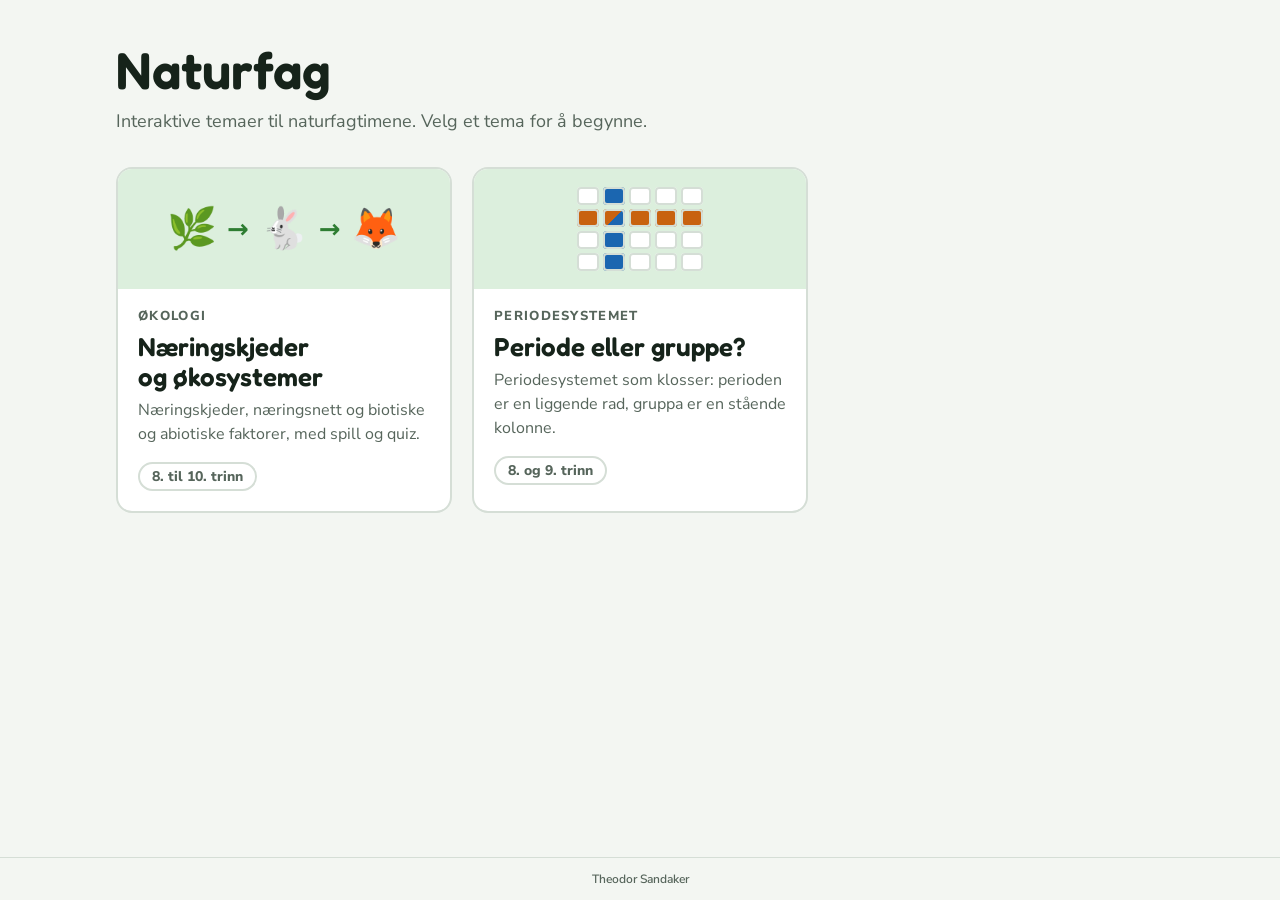
==== commit 9a69a24b: "Forside med temaer og nytt tema: Periode eller gruppe? - Ny forside med ett kort per tema - Næringsk" ====
--- a/index.html
+++ b/index.html
@@ -1,1777 +1,132 @@
-<!DOCTYPE html>
-<html lang="no">
+<!doctype html>
+<html lang="nb">
+<head>
+<meta charset="utf-8">
+<meta name="viewport" content="width=device-width, initial-scale=1">
+<title>Naturfag</title>
+<meta name="description" content="Interaktive temaer til naturfagtimene.">
+<link rel="preconnect" href="https://fonts.googleapis.com">
+<link rel="preconnect" href="https://fonts.gstatic.com" crossorigin>
+<link rel="stylesheet" href="https://fonts.googleapis.com/css2?family=Fredoka:wght@500;600;700&family=Nunito+Sans:opsz,wght@6..12,400;6..12,600;6..12,800&display=swap">
+<style>
+/* Forside: én kort per tema. Nytt tema = ny mappe med index.html + nytt <a class="tema"> nedenfor. */
+:root {
+  --bg: #F3F6F2;
+  --surface: #FFFFFF;
+  --fg: #16231A;
+  --muted: #56655B;
+  --line: #D5DED6;
+  --naturfag: #2E7D32;
+  --naturfag-fill: #DCEFDD;
+  --periode: #C8620F;
+  --gruppe: #1B66B0;
+  --display: "Fredoka", "Nunito Sans", system-ui, sans-serif;
+  --body: "Nunito Sans", system-ui, -apple-system, "Segoe UI", sans-serif;
+}
+@media (prefers-color-scheme: dark) {
+  :root:not([data-theme="light"]) {
+    --bg: #111713; --surface: #1A221C; --fg: #E8EFE9; --muted: #A3B2A7; --line: #2E3A31;
+    --naturfag: #7CC47F; --naturfag-fill: #1E3321; --periode: #F2A35A; --gruppe: #72B4F2;
+    color-scheme: dark;
+  }
+}
+:root[data-theme="dark"] {
+  --bg: #111713; --surface: #1A221C; --fg: #E8EFE9; --muted: #A3B2A7; --line: #2E3A31;
+  --naturfag: #7CC47F; --naturfag-fill: #1E3321; --periode: #F2A35A; --gruppe: #72B4F2;
+  color-scheme: dark;
+}
+* { box-sizing: border-box; }
+html, body { margin: 0; }
+body {
+  background: var(--bg); color: var(--fg); font-family: var(--body); font-size: 16px; line-height: 1.5;
+  min-height: 100vh; display: flex; flex-direction: column;
+}
+main {
+  flex: 1; width: 100%; max-width: 1080px; margin: 0 auto;
+  padding: 40px max(16px, env(safe-area-inset-right, 0px)) 56px max(16px, env(safe-area-inset-left, 0px));
+}
+h1, h2 { font-family: var(--display); font-weight: 600; margin: 0; line-height: 1.15; text-wrap: balance; }
+h1 { font-size: clamp(34px, 6vw, 52px); }
+.lead { margin: 8px 0 0; color: var(--muted); font-size: 18px; max-width: 60ch; }
 
-<head>
-  <meta charset="UTF-8">
-  <meta name="viewport" content="width=device-width, initial-scale=1.0">
-  <title>Naturfag – Næringskjeder og Økosystemer</title>
-  <link
-    href="https://fonts.googleapis.com/css2?family=Nunito:wght@400;600;700;800;900&family=Fraunces:wght@700;900&display=swap"
-    rel="stylesheet">
-  <style>
-    :root {
-      --green-dark: #1a3d2b;
-      --green-mid: #2d6a4f;
-      --green-light: #52b788;
-      --green-pale: #b7e4c7;
-      --earth: #8b5e3c;
-      --sky: #90e0ef;
-      --sky-dark: #0077b6;
-      --sun: #ffd166;
-      --red: #ef233c;
-      --bg: #f0f7f1;
-      --card: #ffffff;
-      --text: #1a2e1a;
-      --text-light: #4a6045;
-    }
+.temaer {
+  list-style: none; margin: 32px 0 0; padding: 0;
+  display: grid; grid-template-columns: repeat(auto-fill, minmax(min(100%, 300px), 1fr)); gap: 20px;
+}
+.tema {
+  display: flex; flex-direction: column; height: 100%;
+  background: var(--surface); color: inherit; text-decoration: none;
+  border: 2px solid var(--line); border-radius: 16px; overflow: hidden;
+  transition: border-color .15s, transform .15s;
+}
+.tema:hover { border-color: var(--naturfag); transform: translateY(-2px); }
+.tema:focus-visible { outline: 3px solid var(--naturfag); outline-offset: 3px; }
+.tema-bilde {
+  height: 120px; display: flex; align-items: center; justify-content: center; gap: 10px;
+  background: var(--naturfag-fill); font-size: 40px; line-height: 1;
+}
+.tema-tekst { padding: 18px 20px 20px; display: flex; flex-direction: column; gap: 6px; flex: 1; }
+.tema-emne { margin: 0; font-size: 13px; font-weight: 800; letter-spacing: .1em; text-transform: uppercase; color: var(--naturfag); }
+.tema h2 { font-size: 26px; }
+.tema p { margin: 0; color: var(--muted); }
+.tema-trinn {
+  margin-top: auto; padding-top: 10px; align-self: flex-start;
+  font-size: 14px; font-weight: 800; color: var(--fg);
+}
+.tema-trinn span { display: inline-block; border: 2px solid var(--line); border-radius: 999px; padding: 2px 12px; }
 
-    * {
-      box-sizing: border-box;
-      margin: 0;
-      padding: 0;
-    }
+/* Små tegninger på kortene */
+.pil { font-family: var(--display); font-size: 26px; font-weight: 700; color: var(--naturfag); }
+.klosser { display: grid; grid-template-columns: repeat(5, 22px); grid-template-rows: repeat(4, 18px); gap: 4px; }
+.klosser span { border-radius: 4px; background: var(--surface); box-shadow: inset 0 0 0 2px var(--line); }
+.klosser .p { background: var(--periode); }
+.klosser .g { background: var(--gruppe); }
+.klosser .pg { background: linear-gradient(135deg, var(--periode) 50%, var(--gruppe) 50%); }
 
-    body {
-      font-family: 'Nunito', sans-serif;
-      background: var(--bg);
-      color: var(--text);
-      min-height: 100vh;
-    }
+footer {
+  border-top: 1px solid var(--line); padding: 12px 16px; text-align: center;
+  font-size: 12px; font-weight: 600; color: var(--muted);
+}
+@media (prefers-reduced-motion: reduce) { .tema { transition: none; } .tema:hover { transform: none; } }
+</style>
+</head>
+<body>
+<main>
+  <h1>Naturfag</h1>
+  <p class="lead">Interaktive temaer til naturfagtimene. Velg et tema for å begynne.</p>
 
-    /* HEADER */
-    header {
-      background: var(--green-dark);
-      padding: 20px 24px;
-      text-align: center;
-    }
-
-    header h1 {
-      font-family: 'Fraunces', serif;
-      font-size: clamp(1.3rem, 4vw, 2rem);
-      color: white;
-    }
-
-    header p {
-      color: var(--green-pale);
-      font-size: 0.9rem;
-      margin-top: 4px;
-    }
-
-    /* TABS */
-    .tab-nav {
-      display: flex;
-      background: var(--green-mid);
-      position: sticky;
-      top: 0;
-      z-index: 100;
-    }
-
-    .tab-btn {
-      flex: 1;
-      padding: 13px 10px;
-      border: none;
-      background: transparent;
-      color: rgba(255, 255, 255, 0.65);
-      font-family: 'Nunito', sans-serif;
-      font-size: 0.82rem;
-      font-weight: 800;
-      cursor: pointer;
-      transition: all 0.2s;
-      border-bottom: 3px solid transparent;
-    }
-
-    .tab-btn.active {
-      color: white;
-      border-bottom-color: var(--sun);
-      background: rgba(255, 255, 255, 0.1);
-    }
-
-    .tab-content {
-      display: none;
-      padding: 24px 16px;
-      max-width: 900px;
-      margin: 0 auto;
-    }
-
-    .tab-content.active {
-      display: block;
-    }
-
-    /* SECTION TITLES */
-    .section-title {
-      font-family: 'Fraunces', serif;
-      font-size: 1.4rem;
-      color: var(--green-dark);
-      margin-bottom: 16px;
-      display: flex;
-      align-items: center;
-      gap: 8px;
-    }
-
-    .section-divider {
-      height: 2px;
-      background: linear-gradient(90deg, transparent, var(--green-pale), transparent);
-      margin: 32px 0;
-    }
-
-    /* CONCEPT CARDS */
-    .concept-grid {
-      display: grid;
-      grid-template-columns: repeat(auto-fill, minmax(220px, 1fr));
-      gap: 12px;
-      margin-bottom: 28px;
-    }
-
-    .concept-card {
-      background: white;
-      border-radius: 16px;
-      padding: 16px;
-      border-left: 5px solid;
-      cursor: default;
-      box-shadow: 0 2px 8px rgba(0, 0, 0, 0.07);
-    }
-
-    .concept-card.produsent {
-      border-color: #52b788;
-    }
-
-    .concept-card.f1 {
-      border-color: #f4a261;
-    }
-
-    .concept-card.f2 {
-      border-color: #e76f51;
-    }
-
-    .concept-card.f3 {
-      border-color: #c1121f;
-    }
-
-    .concept-card.nedbryter {
-      border-color: #8b5e3c;
-    }
-
-    .concept-card.alteter {
-      border-color: #9b72cf;
-    }
-
-    .concept-card .c-emoji {
-      font-size: 2rem;
-      margin-bottom: 6px;
-    }
-
-    .concept-card .c-tag {
-      font-size: 0.65rem;
-      font-weight: 800;
-      text-transform: uppercase;
-      letter-spacing: 0.08em;
-      color: var(--text-light);
-    }
-
-    .concept-card .c-title {
-      font-size: 1rem;
-      font-weight: 900;
-      color: var(--green-dark);
-      margin: 2px 0 5px;
-    }
-
-    .concept-card .c-text {
-      font-size: 0.82rem;
-      color: var(--text-light);
-      line-height: 1.5;
-    }
-
-    .concept-card .c-ex {
-      margin-top: 6px;
-      font-size: 0.78rem;
-      font-weight: 700;
-      color: var(--green-mid);
-    }
-
-    /* CHAIN DISPLAY */
-    .chain-display {
-      display: flex;
-      align-items: center;
-      gap: 8px;
-      background: white;
-      border-radius: 16px;
-      padding: 20px;
-      margin-bottom: 28px;
-      box-shadow: 0 2px 8px rgba(0, 0, 0, 0.07);
-      flex-wrap: wrap;
-      justify-content: center;
-    }
-
-    .chain-item {
-      display: flex;
-      flex-direction: column;
-      align-items: center;
-      gap: 3px;
-    }
-
-    .chain-item .ci-emoji {
-      font-size: 2.2rem;
-      background: var(--bg);
-      border-radius: 50%;
-      width: 56px;
-      height: 56px;
-      display: flex;
-      align-items: center;
-      justify-content: center;
-    }
-
-    .chain-item .ci-name {
-      font-size: 0.78rem;
-      font-weight: 700;
-      color: var(--green-dark);
-    }
-
-    .chain-item .ci-role {
-      font-size: 0.62rem;
-      color: var(--text-light);
-    }
-
-    .chain-arrow {
-      font-size: 1.4rem;
-      color: var(--green-light);
-    }
-
-    /* GAME BOX */
-    .game-box {
-      background: var(--green-dark);
-      border-radius: 20px;
-      padding: 22px;
-      margin-bottom: 28px;
-      color: white;
-    }
-
-    .game-box h3 {
-      font-family: 'Fraunces', serif;
-      font-size: 1.2rem;
-      margin-bottom: 4px;
-    }
-
-    .game-desc {
-      color: var(--green-pale);
-      font-size: 0.86rem;
-      margin-bottom: 16px;
-    }
-
-    .score-row {
-      display: flex;
-      gap: 8px;
-      margin-bottom: 14px;
-      flex-wrap: wrap;
-    }
-
-    .badge {
-      border-radius: 50px;
-      padding: 4px 14px;
-      font-weight: 800;
-      font-size: 0.85rem;
-    }
-
-    .badge-sun {
-      background: var(--sun);
-      color: var(--green-dark);
-    }
-
-    .badge-ghost {
-      background: rgba(255, 255, 255, 0.15);
-      color: white;
-    }
-
-    /* GAME SCENE */
-    .game-scene {
-      background: linear-gradient(180deg, #87ceeb 0%, #87ceeb 42%, #3a7d44 42%, #1a3d2b 100%);
-      border-radius: 14px;
-      height: 180px;
-      position: relative;
-      overflow: hidden;
-      margin-bottom: 14px;
-    }
-
-    .scene-org {
-      position: absolute;
-      cursor: pointer;
-      text-align: center;
-      transition: transform 0.15s;
-      user-select: none;
-      transform: translate(-50%, -50%);
-    }
-
-    .scene-org:hover {
-      transform: translate(-50%, -50%) scale(1.15);
-    }
-
-    .scene-org.sel {
-      filter: drop-shadow(0 0 8px var(--sun));
-      transform: translate(-50%, -50%) scale(1.1);
-    }
-
-    .scene-org.used {
-      opacity: 0.25;
-      pointer-events: none;
-    }
-
-    .scene-org .se {
-      font-size: 3rem;
-      display: block;
-    }
-
-    .scene-org .sn {
-      font-size: 0.68rem;
-      font-weight: 700;
-      color: white;
-      text-shadow: 0 1px 3px rgba(0, 0, 0, 0.9);
-      display: block;
-    }
-
-    /* SLOTS */
-    .chain-slots {
-      display: flex;
-      align-items: center;
-      gap: 6px;
-      justify-content: center;
-      flex-wrap: wrap;
-      margin-bottom: 14px;
-    }
-
-    .slot {
-      width: 76px;
-      height: 86px;
-      border: 3px dashed rgba(255, 255, 255, 0.35);
-      border-radius: 14px;
-      display: flex;
-      flex-direction: column;
-      align-items: center;
-      justify-content: center;
-      cursor: pointer;
-      transition: all 0.2s;
-      background: rgba(255, 255, 255, 0.07);
-    }
-
-    .slot:hover {
-      border-color: rgba(255, 209, 102, 0.6);
-      background: rgba(255, 209, 102, 0.1);
-    }
-
-    .slot.filled {
-      border-style: solid;
-      border-color: var(--sun);
-      background: rgba(255, 209, 102, 0.12);
-    }
-
-    .slot .sl-emoji {
-      font-size: 2.4rem;
-    }
-
-    .slot .sl-label {
-      font-size: 0.62rem;
-      font-weight: 800;
-      color: rgba(255, 255, 255, 0.55);
-      text-transform: uppercase;
-      text-align: center;
-      padding: 0 4px;
-      margin-top: 3px;
-    }
-
-    .slot.filled .sl-label {
-      color: var(--sun);
-    }
-
-    .slot .sl-name {
-      font-size: 0.68rem;
-      font-weight: 700;
-      color: white;
-      text-align: center;
-      padding: 0 4px;
-    }
-
-    .slot-arrow {
-      color: rgba(255, 255, 255, 0.35);
-      font-size: 1.2rem;
-    }
-
-    .game-feedback {
-      text-align: center;
-      font-size: 0.95rem;
-      font-weight: 700;
-      min-height: 26px;
-    }
-
-    .game-feedback.ok {
-      color: var(--green-pale);
-    }
-
-    .game-feedback.no {
-      color: #ffb3c1;
-    }
-
-    .game-btns {
-      display: flex;
-      gap: 10px;
-      justify-content: center;
-      margin-top: 12px;
-    }
-
-    .btn {
-      padding: 10px 22px;
-      border-radius: 50px;
-      border: none;
-      font-family: 'Nunito', sans-serif;
-      font-size: 0.88rem;
-      font-weight: 800;
-      cursor: pointer;
-      transition: all 0.2s;
-    }
-
-    .btn-sun {
-      background: var(--sun);
-      color: var(--green-dark);
-    }
-
-    .btn-sun:hover {
-      background: #ffc107;
-      transform: translateY(-1px);
-    }
-
-    .btn-ghost {
-      background: rgba(255, 255, 255, 0.14);
-      color: white;
-    }
-
-    .btn-ghost:hover {
-      background: rgba(255, 255, 255, 0.24);
-    }
-
-    /* ENERGY BOX */
-    .energy-box {
-      background: linear-gradient(135deg, var(--green-dark), var(--green-mid));
-      color: white;
-      border-radius: 20px;
-      padding: 22px;
-      margin-bottom: 28px;
-    }
-
-    .energy-box h3 {
-      font-family: 'Fraunces', serif;
-      font-size: 1.1rem;
-      margin-bottom: 14px;
-      color: var(--sun);
-    }
-
-    .pyramid {
-      display: flex;
-      flex-direction: column;
-      align-items: center;
-      gap: 5px;
-      margin-bottom: 14px;
-    }
-
-    .p-level {
-      border-radius: 8px;
-      display: flex;
-      align-items: center;
-      justify-content: space-between;
-      padding: 8px 14px;
-      font-size: 1rem;
-      font-weight: 700;
-    }
-
-    .p-pct {
-      background: rgba(0, 0, 0, 0.3);
-      border-radius: 50px;
-      padding: 2px 10px;
-      font-size: 0.72rem;
-    }
-
-    .energy-text {
-      color: var(--green-pale);
-      font-size: 0.84rem;
-      line-height: 1.5;
-    }
-
-    /* QUIZ */
-    .quiz-box {
-      background: white;
-      border-radius: 20px;
-      padding: 22px;
-      margin-bottom: 28px;
-      box-shadow: 0 2px 8px rgba(0, 0, 0, 0.07);
-    }
-
-    .quiz-progress {
-      display: flex;
-      gap: 6px;
-      margin-bottom: 14px;
-    }
-
-    .qdot {
-      width: 10px;
-      height: 10px;
-      border-radius: 50%;
-      background: #dde8dd;
-    }
-
-    .qdot.done {
-      background: var(--green-light);
-    }
-
-    .qdot.curr {
-      background: var(--sun);
-    }
-
-    .quiz-q {
-      font-size: 1rem;
-      font-weight: 700;
-      color: var(--green-dark);
-      margin-bottom: 14px;
-      line-height: 1.4;
-    }
-
-    .quiz-opts {
-      display: grid;
-      grid-template-columns: 1fr 1fr;
-      gap: 9px;
-      margin-bottom: 12px;
-    }
-
-    @media (max-width: 480px) {
-      .quiz-opts {
-        grid-template-columns: 1fr;
-      }
-    }
-
-    .qopt {
-      padding: 11px 14px;
-      border-radius: 12px;
-      border: 2px solid #dde8dd;
-      background: var(--bg);
-      font-family: 'Nunito';
-      font-size: 0.88rem;
-      font-weight: 600;
-      cursor: pointer;
-      transition: all 0.2s;
-      text-align: left;
-    }
-
-    .qopt:hover:not(:disabled) {
-      border-color: var(--green-light);
-      background: #f0fbf4;
-    }
-
-    .qopt.correct {
-      border-color: var(--green-light);
-      background: #d8f3dc;
-      color: var(--green-dark);
-    }
-
-    .qopt.wrong {
-      border-color: var(--red);
-      background: #ffe0e6;
-      color: #9b0000;
-    }
-
-    .quiz-fb {
-      font-size: 0.88rem;
-      font-weight: 700;
-      min-height: 22px;
-    }
-
-    .quiz-fb.ok {
-      color: var(--green-mid);
-    }
-
-    .quiz-fb.no {
-      color: var(--red);
-    }
-
-    /* BIO/ABIO TAB */
-    .two-col {
-      display: grid;
-      grid-template-columns: 1fr 1fr;
-      gap: 14px;
-      margin-bottom: 24px;
-    }
-
-    @media (max-width: 500px) {
-      .two-col {
-        grid-template-columns: 1fr;
-      }
-    }
-
-    .info-card {
-      background: white;
-      border-radius: 16px;
-      padding: 18px;
-      box-shadow: 0 2px 8px rgba(0, 0, 0, 0.07);
-    }
-
-    .info-card h3 {
-      font-family: 'Fraunces', serif;
-      font-size: 1.1rem;
-      color: var(--green-dark);
-      margin-bottom: 8px;
-    }
-
-    .info-card p {
-      font-size: 0.85rem;
-      color: var(--text-light);
-      line-height: 1.55;
-    }
-
-    .tags {
-      display: flex;
-      flex-wrap: wrap;
-      gap: 7px;
-      margin-top: 10px;
-    }
-
-    .tag {
-      padding: 4px 11px;
-      border-radius: 50px;
-      font-size: 0.78rem;
-      font-weight: 700;
-    }
-
-    .tag.bio {
-      background: #d8f3dc;
-      color: #1a3d2b;
-    }
-
-    .tag.abio {
-      background: #dde8f5;
-      color: #023e8a;
-    }
-
-    /* SORT GAME */
-    .sort-game {
-      background: var(--green-dark);
-      border-radius: 20px;
-      padding: 22px;
-      margin-bottom: 28px;
-      color: white;
-    }
-
-    .sort-game h3 {
-      font-family: 'Fraunces', serif;
-      font-size: 1.2rem;
-      margin-bottom: 4px;
-    }
-
-    .sort-pool {
-      display: flex;
-      flex-wrap: wrap;
-      gap: 9px;
-      justify-content: center;
-      min-height: 54px;
-      margin-bottom: 18px;
-    }
-
-    .scard {
-      background: white;
-      color: var(--green-dark);
-      padding: 9px 14px;
-      border-radius: 50px;
-      font-weight: 700;
-      font-size: 0.86rem;
-      cursor: pointer;
-      transition: all 0.2s;
-      border: 2px solid white;
-      user-select: none;
-    }
-
-    .scard:hover {
-      transform: scale(1.05);
-    }
-
-    .scard.sel {
-      background: var(--sun);
-      border-color: var(--sun);
-    }
-
-    .scard.gone {
-      display: none;
-    }
-
-    .sort-cols {
-      display: grid;
-      grid-template-columns: 1fr 1fr;
-      gap: 14px;
-      margin-bottom: 14px;
-    }
-
-    @media (max-width: 480px) {
-      .sort-cols {
-        grid-template-columns: 1fr;
-      }
-    }
-
-    .scol {
-      border: 2px dashed rgba(255, 255, 255, 0.35);
-      border-radius: 16px;
-      padding: 14px;
-      min-height: 120px;
-      cursor: pointer;
-      transition: all 0.2s;
-    }
-
-    .scol:hover {
-      border-color: var(--sun);
-      background: rgba(255, 209, 102, 0.07);
-    }
-
-    .scol h4 {
-      font-size: 0.82rem;
-      font-weight: 800;
-      text-align: center;
-      margin-bottom: 10px;
-    }
-
-    .scol.bio-col h4 {
-      color: var(--green-pale);
-    }
-
-    .scol.abio-col h4 {
-      color: var(--sky);
-    }
-
-    .placed-wrap {
-      display: flex;
-      flex-wrap: wrap;
-      gap: 7px;
-    }
-
-    .pcard {
-      padding: 5px 11px;
-      border-radius: 50px;
-      font-size: 0.78rem;
-      font-weight: 700;
-      cursor: pointer;
-    }
-
-    .pcard.ok {
-      background: rgba(183, 228, 199, 0.25);
-      color: var(--green-pale);
-      border: 1px solid rgba(183, 228, 199, 0.4);
-    }
-
-    .pcard.no {
-      background: rgba(239, 35, 60, 0.25);
-      color: #ffb3c1;
-      border: 1px solid rgba(239, 35, 60, 0.4);
-    }
-
-    /* AREAS */
-    .areas-grid {
-      display: grid;
-      grid-template-columns: repeat(auto-fill, minmax(200px, 1fr));
-      gap: 13px;
-      margin-bottom: 28px;
-      align-items: start;
-    }
-
-    .area-card {
-      background: white;
-      border-radius: 16px;
-      overflow: hidden;
-      box-shadow: 0 2px 8px rgba(0, 0, 0, 0.07);
-      cursor: pointer;
-      transition: all 0.2s;
-    }
-
-    .area-card:hover {
-      transform: translateY(-3px);
-      box-shadow: 0 8px 24px rgba(0, 0, 0, 0.12);
-    }
-
-    .area-card.open {
-      box-shadow: 0 0 0 3px var(--green-light);
-    }
-
-    .area-head {
-      padding: 14px;
-      display: flex;
-      align-items: center;
-      gap: 10px;
-    }
-
-    .a-emoji {
-      font-size: 1.9rem;
-    }
-
-    .a-title {
-      font-weight: 800;
-      font-size: 0.92rem;
-      color: var(--green-dark);
-    }
-
-    .a-sub {
-      font-size: 0.72rem;
-      color: var(--text-light);
-    }
-
-    .area-body {
-      display: none;
-      padding: 0 14px 14px;
-    }
-
-    .area-body.show {
-      display: block;
-    }
-
-    .fgroup {
-      margin-bottom: 10px;
-    }
-
-    .fg-title {
-      font-size: 0.68rem;
-      font-weight: 800;
-      text-transform: uppercase;
-      letter-spacing: 0.07em;
-      margin-bottom: 5px;
-    }
-
-    .fg-title.bio {
-      color: var(--green-mid);
-    }
-
-    .fg-title.abio {
-      color: var(--sky-dark);
-    }
-
-    .fitem {
-      font-size: 0.8rem;
-      color: var(--text-light);
-      padding: 4px 10px;
-      border-radius: 7px;
-      margin-bottom: 3px;
-      display: flex;
-      align-items: flex-start;
-      gap: 5px;
-    }
-
-    .fitem.bio {
-      background: #f0fbf4;
-    }
-
-    .fitem.abio {
-      background: #f0f5fb;
-    }
-
-    .fitem::before {
-      content: '•';
-      flex-shrink: 0;
-    }
-
-    .fitem.bio::before {
-      color: var(--green-light);
-    }
-
-    .fitem.abio::before {
-      color: var(--sky-dark);
-    }
-
-    @keyframes fadeIn {
-      from {
-        opacity: 0;
-        transform: translateY(8px);
-      }
-
-      to {
-        opacity: 1;
-        transform: translateY(0);
-      }
-    }
-
-    .fade-in {
-      animation: fadeIn 0.3s ease forwards;
-    }
-
-    @keyframes pop {
-
-      0%,
-      100% {
-        transform: scale(1);
-      }
-
-      50% {
-        transform: scale(1.25);
-      }
-    }
-
-    .pop {
-      animation: pop 0.35s ease;
-    }
-
-    @keyframes shake {
-
-      0%,
-      100% {
-        transform: translateX(0)
-      }
-
-      25% {
-        transform: translateX(-6px)
-      }
-
-      75% {
-        transform: translateX(6px)
-      }
-    }
-
-    .shake {
-      animation: shake 0.3s ease;
-    }
-
-    /* FOOD WEB */
-    .web-box {
-      background: white;
-      border-radius: 16px;
-      padding: 16px 12px 14px;
-      margin-bottom: 28px;
-      box-shadow: 0 2px 8px rgba(0, 0, 0, 0.07);
-      overflow-x: auto;
-    }
-
-    .web-legend {
-      display: flex;
-      gap: 6px;
-      flex-wrap: wrap;
-      justify-content: center;
-      margin-top: 14px;
-      align-items: center;
-    }
-
-    .role-badge {
-      padding: 5px 11px;
-      border-radius: 8px;
-      font-size: 0.8rem;
-      font-weight: 800;
-      white-space: nowrap;
-      border: 2px solid;
-    }
-
-    .legend-arrow {
-      font-size: 1.4rem;
-      font-weight: 900;
-      color: #aaa;
-      line-height: 1;
-    }
-
-    .legend-dashed {
-      font-size: 0.95rem;
-      color: #8b5e3c;
-      font-weight: 800;
-      letter-spacing: 2px;
-    }
-
-    /* WEB GAME */
-    .web-nodes {
-      display: flex;
-      flex-wrap: wrap;
-      gap: 10px;
-      justify-content: center;
-      margin-bottom: 14px;
-    }
-
-    .wnode {
-      background: white;
-      border-radius: 14px;
-      padding: 10px 16px;
-      font-weight: 700;
-      font-size: 0.88rem;
-      cursor: pointer;
-      transition: all 0.2s;
-      border: 2px solid #dde8dd;
-      text-align: center;
-      min-width: 100px;
-      color: var(--green-dark);
-    }
-
-    .wnode:hover {
-      border-color: var(--green-light);
-      transform: translateY(-2px);
-    }
-
-    .wnode.predator {
-      background: var(--sun);
-      border-color: #e6b800;
-      box-shadow: 0 0 0 3px rgba(255, 209, 102, 0.35);
-    }
-
-    .wnode.done {
-      background: #d8f3dc;
-      border-color: var(--green-light);
-    }
-
-    .conn-list {
-      display: flex;
-      flex-wrap: wrap;
-      gap: 7px;
-      justify-content: center;
-      min-height: 34px;
-      margin-bottom: 12px;
-    }
-
-    .conn-badge {
-      background: rgba(183, 228, 199, 0.35);
-      border: 1px solid var(--green-light);
-      border-radius: 50px;
-      padding: 4px 12px;
-      font-size: 0.78rem;
-      font-weight: 700;
-      color: var(--green-dark);
-    }
-  </style>
-</head>
-
-<body>
-
-  <header>
-    <h1>🌿 Næringskjeder og Økosystemer</h1>
-  </header>
-
-  <nav class="tab-nav">
-    <button class="tab-btn active" onclick="switchTab('naering',this)">🔗 Næringskjeder og næringsnett</button>
-    <button class="tab-btn" onclick="switchTab('faktorer',this)">🌍 Biotiske og abiotiske faktorer</button>
-  </nav>
-
-  <!-- ============ TAB 1 ============ -->
-  <div id="tab-naering" class="tab-content active">
-
-    <h2 class="section-title">📖 Nøkkelbegreper</h2>
-    <div class="concept-grid">
-      <div class="concept-card produsent">
-        <div class="c-emoji">🌱</div>
-        <div class="c-tag">Første ledd</div>
-        <div class="c-title">Produsent</div>
-        <div class="c-text">Lager næring ved fotosyntese – bruker sollys, vann og CO₂ til å lage sukker. Har klorofyll.
+  <ul class="temaer">
+    <li>
+      <a class="tema" href="naeringskjeder/">
+        <div class="tema-bilde" aria-hidden="true">🌿<span class="pil">→</span>🐇<span class="pil">→</span>🦊</div>
+        <div class="tema-tekst">
+          <p class="tema-emne">Økologi</p>
+          <h2>Næringskjeder og økosystemer</h2>
+          <p>Næringskjeder, næringsnett og biotiske og abiotiske faktorer, med spill og quiz.</p>
+          <p class="tema-trinn"><span>8. til 10. trinn</span></p>
         </div>
-        <div class="c-ex">Eks: planter, alger</div>
-      </div>
-      <div class="concept-card f1">
-        <div class="c-emoji">🐇</div>
-        <div class="c-tag">Andre ledd</div>
-        <div class="c-title">Førsteforbruker</div>
-        <div class="c-text">Planteeter. Produserer ikke sin egen næring, og er helt avhengige av å spise andre organismer for å få energi.</div>
-        <div class="c-ex">Eks: hare, rein, ekorn</div>
-      </div>
-      <div class="concept-card f2">
-        <div class="c-emoji">🦊</div>
-        <div class="c-tag">Tredje ledd</div>
-        <div class="c-title">Andreforbruker</div>
-        <div class="c-text">Kjøtteter/rovdyr som spiser planteetere.</div>
-        <div class="c-ex">Eks: rev, hønsehauk</div>
-      </div>
-      <div class="concept-card f3">
-        <div class="c-emoji">🦅</div>
-        <div class="c-tag">Fjerde ledd</div>
-        <div class="c-title">Tredjeforbruker</div>
-        <div class="c-text">Spiser kjøttetere. Øverst i kjeden – toppkonsument.</div>
-        <div class="c-ex">Eks: kongeørn, ulv</div>
-      </div>
-      <div class="concept-card alteter">
-        <div class="c-emoji">🐻</div>
-        <div class="c-tag">Fleksibelt ledd</div>
-        <div class="c-title">Alteter</div>
-        <div class="c-text">Spiser både planter og kjøtt. Har ingen fast plass i næringskjeden.</div>
-        <div class="c-ex">Eks: bjørn, rev, menneske</div>
-      </div>
-      <div class="concept-card nedbryter">
-        <div class="c-emoji">🍄</div>
-        <div class="c-tag">Siste ledd</div>
-        <div class="c-title">Nedbryter</div>
-        <div class="c-text">Bryter ned døde organismer og fører næringsstoffer tilbake til jorda.</div>
-        <div class="c-ex">Eks: sopp, bakterier, meitemark</div>
-      </div>
-    </div>
-
-    <div class="section-divider"></div>
-    <h2 class="section-title">🌱 Fra næringskjede til næringsnett</h2>
-
-    <div class="two-col">
-      <div class="info-card" style="border-left:4px solid var(--green-light)">
-        <h3>🔗 Næringskjede – forenklet</h3>
-        <p>Viser <strong>én linje</strong> fra produsent til toppkonsument. En nyttig forenkling, men ikke slik naturen
-          faktisk fungerer.</p>
-        <div
-          style="margin-top:10px;padding:8px;background:var(--bg);border-radius:8px;font-size:0.88rem;color:var(--text-light);text-align:center;letter-spacing:0.05em">
-          🌿 → 🐇 → 🦊 → 🦅 → 🍄</div>
-      </div>
-      <div class="info-card" style="border-left:4px solid var(--sky-dark)">
-        <h3>🕸️ Næringsnett – virkeligheten</h3>
-        <p>De fleste dyr spiser <strong>mer enn én type mat</strong> og har <strong>flere fiender</strong>. Mange
-          næringskjeder satt sammen danner et næringsnett – også kalt næringsvev.</p>
-      </div>
-    </div>
-
-    <div class="section-divider"></div>
-    <h2 class="section-title">🔗 Eksempel på næringskjede</h2>
-
-    <div class="chain-display">
-      <div class="chain-item">
-        <div class="ci-emoji">🌿</div>
-        <div class="ci-name">Plante</div>
-        <div class="ci-role">Produsent</div>
-      </div>
-      <div class="chain-arrow">→</div>
-      <div class="chain-item">
-        <div class="ci-emoji">🐇</div>
-        <div class="ci-name">Hare</div>
-        <div class="ci-role">1. forbruker</div>
-      </div>
-      <div class="chain-arrow">→</div>
-      <div class="chain-item">
-        <div class="ci-emoji">🦊</div>
-        <div class="ci-name">Rev</div>
-        <div class="ci-role">2. forbruker</div>
-      </div>
-      <div class="chain-arrow">→</div>
-      <div class="chain-item">
-        <div class="ci-emoji">🦅</div>
-        <div class="ci-name">Kongeørn</div>
-        <div class="ci-role">3. forbruker</div>
-      </div>
-      <div class="chain-arrow">→</div>
-      <div class="chain-item">
-        <div class="ci-emoji">🍄</div>
-        <div class="ci-name">Sopp/bakterier</div>
-        <div class="ci-role">Nedbryter</div>
-      </div>
-    </div>
-
-    <div class="section-divider"></div>
-    <h2 class="section-title">🕸️ Eksempel på næringsnett</h2>
-
-    <div class="web-box">
-      <svg viewBox="27 0 555 360" xmlns="http://www.w3.org/2000/svg" style="width:100%;min-width:300px;display:block">
-        <defs>
-          <marker id="ag" markerWidth="8" markerHeight="6" refX="7" refY="3" orient="auto">
-            <polygon points="0 0,8 3,0 6" fill="#52b788" />
-          </marker>
-          <marker id="ao" markerWidth="8" markerHeight="6" refX="7" refY="3" orient="auto">
-            <polygon points="0 0,8 3,0 6" fill="#f4a261" />
-          </marker>
-          <marker id="ar" markerWidth="8" markerHeight="6" refX="7" refY="3" orient="auto">
-            <polygon points="0 0,8 3,0 6" fill="#c1121f" />
-          </marker>
-          <marker id="ab" markerWidth="8" markerHeight="6" refX="7" refY="3" orient="auto">
-            <polygon points="0 0,8 3,0 6" fill="#8b5e3c" />
-          </marker>
-        </defs>
-        <!-- GREEN: Produsent → 1. forbruker -->
-        <line x1="110" y1="255" x2="110" y2="218" stroke="#52b788" stroke-width="2.5" marker-end="url(#ag)" />
-        <line x1="350" y1="255" x2="350" y2="218" stroke="#52b788" stroke-width="2.5" marker-end="url(#ag)" />
-        <!-- ORANGE: 1. forbruker → 2. forbruker -->
-        <line x1="134" y1="146" x2="171" y2="94" stroke="#f4a261" stroke-width="2.5" marker-end="url(#ao)" />
-        <line x1="318" y1="154" x2="227" y2="86" stroke="#f4a261" stroke-width="2.5" marker-end="url(#ao)" />
-        <!-- RED: → 3. forbruker -->
-        <line x1="148" y1="166" x2="442" y2="74" stroke="#c1121f" stroke-width="2" marker-end="url(#ar)" />
-        <line x1="380" y1="151" x2="450" y2="89" stroke="#c1121f" stroke-width="2" marker-end="url(#ar)" />
-        <line x1="235" y1="62" x2="440" y2="62" stroke="#c1121f" stroke-width="2" marker-end="url(#ar)" />
-        <!-- BROWN DASHED: → Nedbryter -->
-        <line x1="150" y1="291" x2="460" y2="262" stroke="#8b5e3c" stroke-width="1.8" stroke-dasharray="5,3"
-          marker-end="url(#ab)" />
-        <line x1="389" y1="285" x2="461" y2="268" stroke="#8b5e3c" stroke-width="1.8" stroke-dasharray="5,3"
-          marker-end="url(#ab)" />
-        <line x1="149" y1="186" x2="461" y2="250" stroke="#8b5e3c" stroke-width="1.8" stroke-dasharray="5,3"
-          marker-end="url(#ab)" />
-        <line x1="385" y1="197" x2="465" y2="239" stroke="#8b5e3c" stroke-width="1.8" stroke-dasharray="5,3"
-          marker-end="url(#ab)" />
-        <line x1="229" y1="84" x2="466" y2="236" stroke="#8b5e3c" stroke-width="1.8" stroke-dasharray="5,3"
-          marker-end="url(#ab)" />
-        <line x1="484" y1="102" x2="496" y2="218" stroke="#8b5e3c" stroke-width="1.8" stroke-dasharray="5,3"
-          marker-end="url(#ab)" />
-        <!-- NODES -->
-        <circle cx="110" cy="295" r="40" fill="#d4f1e4" stroke="#52b788" stroke-width="2.5" />
-        <text x="110" y="284" text-anchor="middle" font-size="22">🌿</text>
-        <text x="110" y="300" text-anchor="middle" font-size="10" fill="#1a3d2b" font-weight="800"
-          font-family="Nunito,sans-serif">Gress</text>
-        <text x="110" y="312" text-anchor="middle" font-size="8" fill="#2d6a4f"
-          font-family="Nunito,sans-serif">Produsent</text>
-
-        <circle cx="350" cy="295" r="40" fill="#d4f1e4" stroke="#52b788" stroke-width="2.5" />
-        <text x="350" y="284" text-anchor="middle" font-size="22">🌲</text>
-        <text x="350" y="300" text-anchor="middle" font-size="10" fill="#1a3d2b" font-weight="800"
-          font-family="Nunito,sans-serif">Gran</text>
-        <text x="350" y="312" text-anchor="middle" font-size="8" fill="#2d6a4f"
-          font-family="Nunito,sans-serif">Produsent</text>
-
-        <circle cx="110" cy="178" r="40" fill="#fde8d4" stroke="#f4a261" stroke-width="2.5" />
-        <text x="110" y="167" text-anchor="middle" font-size="22">🐇</text>
-        <text x="110" y="183" text-anchor="middle" font-size="10" fill="#6b3a15" font-weight="800"
-          font-family="Nunito,sans-serif">Hare</text>
-        <text x="110" y="195" text-anchor="middle" font-size="8" fill="#8b5020" font-family="Nunito,sans-serif">1.
-          forbruker</text>
-
-        <circle cx="350" cy="178" r="40" fill="#fde8d4" stroke="#f4a261" stroke-width="2.5" />
-        <text x="350" y="167" text-anchor="middle" font-size="22">🐿️</text>
-        <text x="350" y="183" text-anchor="middle" font-size="10" fill="#6b3a15" font-weight="800"
-          font-family="Nunito,sans-serif">Ekorn</text>
-        <text x="350" y="195" text-anchor="middle" font-size="8" fill="#8b5020" font-family="Nunito,sans-serif">1.
-          forbruker</text>
-
-        <circle cx="195" cy="62" r="40" fill="#fad8d0" stroke="#e76f51" stroke-width="2.5" />
-        <text x="195" y="51" text-anchor="middle" font-size="22">🦊</text>
-        <text x="195" y="67" text-anchor="middle" font-size="10" fill="#7a2d1a" font-weight="800"
-          font-family="Nunito,sans-serif">Rev</text>
-        <text x="195" y="79" text-anchor="middle" font-size="8" fill="#9a3520" font-family="Nunito,sans-serif">2.
-          forbruker</text>
-
-        <circle cx="480" cy="62" r="40" fill="#f8d0d2" stroke="#c1121f" stroke-width="2.5" />
-        <text x="480" y="51" text-anchor="middle" font-size="22">🦅</text>
-        <text x="480" y="67" text-anchor="middle" font-size="10" fill="#700d13" font-weight="800"
-          font-family="Nunito,sans-serif">Kongeørn</text>
-        <text x="480" y="79" text-anchor="middle" font-size="8" fill="#900d13" font-family="Nunito,sans-serif">3.
-          forbruker</text>
-
-        <circle cx="500" cy="258" r="40" fill="#e8d5c5" stroke="#8b5e3c" stroke-width="2.5" />
-        <text x="500" y="247" text-anchor="middle" font-size="22">🍄</text>
-        <text x="500" y="263" text-anchor="middle" font-size="10" fill="#4a2e18" font-weight="800"
-          font-family="Nunito,sans-serif">Nedbryter</text>
-        <text x="500" y="275" text-anchor="middle" font-size="7.5" fill="#6b4a30"
-          font-family="Nunito,sans-serif">Sopp/bakterier</text>
-      </svg>
-      <div class="web-legend">
-        <span class="role-badge" style="background:#d4f1e4;border-color:#52b788;color:#1a3d2b">🌿 Produsent</span>
-        <span class="legend-arrow">→</span>
-        <span class="role-badge" style="background:#fde8d4;border-color:#f4a261;color:#6b3a15">🐇 1. forbruker</span>
-        <span class="legend-arrow">→</span>
-        <span class="role-badge" style="background:#fad8d0;border-color:#e76f51;color:#7a2d1a">🦊 2. forbruker</span>
-        <span class="legend-arrow">→</span>
-        <span class="role-badge" style="background:#f8d0d2;border-color:#c1121f;color:#700d13">🦅 3. forbruker</span>
-        <span class="legend-dashed">- - →</span>
-        <span class="role-badge" style="background:#e8d5c5;border-color:#8b5e3c;color:#4a2e18">🍄 Nedbryter</span>
-      </div>
-    </div>
-
-    <h2 class="section-title">🎮 Næringsnett-spill: Hvem spiser hvem?</h2>
-
-    <div class="game-box">
-      <div class="score-row">
-        <div class="badge badge-sun">⭐ Poeng: <span id="wscore">0</span></div>
-        <div class="badge badge-ghost">Funnet: <span id="wfound">0</span> / 13 forbindelser</div>
-      </div>
-      <h3>Koble næringsnett!</h3>
-      <p class="game-desc" id="winstr">Klikk på et dyr som SPISER, og deretter på hva det spiser. Nedbryter bryter ned
-        alle – finn alle 13 forbindelsene!</p>
-      <div class="web-nodes" id="wnodes"></div>
-      <div class="conn-list" id="wconns"></div>
-      <div class="game-feedback" id="wfb"></div>
-      <div class="game-btns">
-        <button class="btn btn-ghost" onclick="resetWebGame()">↺ Start på nytt</button>
-      </div>
-    </div>
-
-    <div class="section-divider"></div>
-    <h2 class="section-title">🎮 Bygg næringskjeden!</h2>
-
-    <div class="game-box">
-      <div class="score-row">
-        <div class="badge badge-sun">⭐ Poeng: <span id="gscore">0</span></div>
-        <div class="badge badge-ghost">Oppgave <span id="glevel">1</span> / 4</div>
-      </div>
-      <h3 id="gtitle">Norsk fjell</h3>
-      <p class="game-desc" id="ginstr">Klikk på organismer i riktig rekkefølge – fra produsent til toppkonsument.</p>
-      <div class="game-scene" id="gscene"></div>
-      <div class="chain-slots" id="gslots"></div>
-      <div class="game-feedback" id="gfb"></div>
-      <div class="game-btns">
-        <button class="btn btn-ghost" onclick="resetLevel()">↺ Start på nytt</button>
-        <button class="btn btn-sun" id="gnext" onclick="nextLevel()" style="display:none">Neste oppgave →</button>
-      </div>
-    </div>
-
-    <div class="section-divider"></div>
-    <h2 class="section-title">⚡ Energitap i næringskjeden</h2>
-
-    <div class="energy-box">
-      <h3>10 %-regelen</h3>
-      <div class="pyramid">
-        <div class="p-level" style="width:28%;background:rgba(193,18,31,0.2);border:1px solid rgba(193,18,31,0.4)">
-          <span>🦅 3. forbrukere</span><span class="p-pct">0,1 %</span>
+      </a>
+    </li>
+    <li>
+      <a class="tema" href="periode-og-gruppe/">
+        <div class="tema-bilde" aria-hidden="true">
+          <div class="klosser">
+            <span></span><span class="g"></span><span></span><span></span><span></span>
+            <span class="p"></span><span class="pg"></span><span class="p"></span><span class="p"></span><span class="p"></span>
+            <span></span><span class="g"></span><span></span><span></span><span></span>
+            <span></span><span class="g"></span><span></span><span></span><span></span>
+          </div>
         </div>
-        <div class="p-level" style="width:48%;background:rgba(231,111,81,0.2);border:1px solid rgba(231,111,81,0.4)">
-          <span>🦊 2. forbrukere</span><span class="p-pct">1 %</span>
+        <div class="tema-tekst">
+          <p class="tema-emne">Periodesystemet</p>
+          <h2>Periode eller gruppe?</h2>
+          <p>Periodesystemet som klosser: perioden er en liggende rad, gruppa er en stående kolonne.</p>
+          <p class="tema-trinn"><span>8. og 9. trinn</span></p>
         </div>
-        <div class="p-level" style="width:68%;background:rgba(244,162,97,0.2);border:1px solid rgba(244,162,97,0.4)">
-          <span>🐇 1. forbrukere</span><span class="p-pct">10 %</span>
-        </div>
-        <div class="p-level" style="width:88%;background:rgba(255,209,102,0.2);border:1px solid rgba(255,209,102,0.4)">
-          <span>🌱 Produsenter</span><span class="p-pct">100 %</span>
-        </div>
-      </div>
-      <p class="energy-text">Bare ca. <strong>10 %</strong> av energien i hvert ledd videreføres til neste. Resten
-        brukes til bevegelse, vekst og varme – derfor er det alltid mange flere planter enn rovdyr i et naturområde.</p>
-    </div>
-
-    <div class="section-divider"></div>
-    <h2 class="section-title">❓ Quiz</h2>
-
-    <div class="quiz-box">
-      <div class="quiz-progress" id="qprog"></div>
-      <div class="quiz-q" id="qq"></div>
-      <div class="quiz-opts" id="qopts"></div>
-      <div class="quiz-fb" id="qfb"></div>
-      <div style="margin-top:12px">
-        <button class="btn btn-sun" id="qnext" onclick="nextQ()" style="display:none">Neste spørsmål →</button>
-      </div>
-    </div>
-
-  </div>
-
-  <!-- ============ TAB 2 ============ -->
-  <div id="tab-faktorer" class="tab-content">
-
-    <h2 class="section-title">📖 Hva er biotiske og abiotiske faktorer?</h2>
-    <div class="two-col">
-      <div class="info-card" style="border-left:4px solid var(--green-light)">
-        <h3>🌿 Biotiske faktorer</h3>
-        <p>Alt som er <strong>levende</strong> i et økosystem – og samspillet mellom dem.</p>
-        <div class="tags">
-          <span class="tag bio">Planter</span><span class="tag bio">Dyr</span><span class="tag bio">Sopp</span>
-          <span class="tag bio">Bakterier</span><span class="tag bio">Konkurranse</span><span class="tag bio">Hvem
-            spiser hva</span>
-        </div>
-      </div>
-      <div class="info-card" style="border-left:4px solid var(--sky-dark)">
-        <h3>🌡️ Abiotiske faktorer</h3>
-        <p>Alt som er <strong>ikke-levende</strong> – påvirker hvilke organismer som kan leve der.</p>
-        <div class="tags">
-          <span class="tag abio">Temperatur</span><span class="tag abio">Nedbør</span><span
-            class="tag abio">Sollys</span>
-          <span class="tag abio">Vind</span><span class="tag abio">Jordtype</span><span
-            class="tag abio">Saltinnhold</span>
-        </div>
-      </div>
-    </div>
-
-    <div class="section-divider"></div>
-    <h2 class="section-title">🎮 Sorter faktorene!</h2>
-
-    <div class="sort-game">
-      <div class="score-row">
-        <div class="badge badge-sun">⭐ Poeng: <span id="sscore">0</span></div>
-      </div>
-      <h3>Biotisk eller abiotisk?</h3>
-      <p class="game-desc">Klikk på et kort, deretter på riktig kategori. Er faktoren levende (biotisk) eller ikke-levende (abiotisk)?</p>
-      <div class="sort-pool" id="spool"></div>
-      <div class="sort-cols">
-        <div class="scol bio-col" onclick="dropCol('bio')">
-          <h4>🌿 BIOTISK (levende)</h4>
-          <div class="placed-wrap" id="bioplaced"></div>
-        </div>
-        <div class="scol abio-col" onclick="dropCol('abio')">
-          <h4>🌡️ ABIOTISK (ikke-levende)</h4>
-          <div class="placed-wrap" id="abioplaced"></div>
-        </div>
-      </div>
-      <div class="game-feedback" id="sfb"></div>
-      <div class="game-btns">
-        <button class="btn btn-ghost" onclick="initSort()">↺ Start på nytt</button>
-      </div>
-    </div>
-
-    <div class="section-divider"></div>
-    <h2 class="section-title">🗺️ Utforsk norske naturområder</h2>
-    <p style="color:var(--text-light);margin-bottom:18px;font-size:0.88rem">Klikk på et naturområde for å se hvilke biotiske og abiotiske faktorer som er spesielle for akkurat det området.</p>
-    <div class="areas-grid" id="areas"></div>
-
-  </div>
-
-  <footer style="background:#d8f3dc;padding:10px 24px;text-align:center;">
-    <span style="font-size:0.75rem;color:#2d6a4f;font-family:'Nunito',sans-serif;font-weight:600;">Theodor
-      Sandaker</span>
-  </footer>
-
-  <script>
-    // ─── TABS ───────────────────────────────────────────────────
-    function switchTab(name, btn) {
-      document.querySelectorAll('.tab-content').forEach(t => t.classList.remove('active'));
-      document.querySelectorAll('.tab-btn').forEach(b => b.classList.remove('active'));
-      document.getElementById('tab-' + name).classList.add('active');
-      btn.classList.add('active');
-    }
-
-    // ─── WEB GAME ───────────────────────────────────────────────
-    const webOrgs = [
-      { id: 0, e: "🌿", n: "Gress" },
-      { id: 1, e: "🌲", n: "Gran" },
-      { id: 2, e: "🐇", n: "Hare" },
-      { id: 3, e: "🐿️", n: "Ekorn" },
-      { id: 4, e: "🦊", n: "Rev" },
-      { id: 5, e: "🦅", n: "Kongeørn" },
-      { id: 6, e: "🍄", n: "Nedbryter" }
-    ];
-    // Valid pairs: [predator_id, prey_id] – nedbryter bryter ned alle
-    const validConns = [[2, 0], [3, 1], [4, 2], [4, 3], [5, 2], [5, 3], [5, 4], [6, 0], [6, 1], [6, 2], [6, 3], [6, 4], [6, 5]];
-    let wScore = 0, wFound = [], wPredator = null;
-
-    function initWebGame() {
-      wScore = 0; wFound = []; wPredator = null;
-      document.getElementById('wscore').textContent = 0;
-      document.getElementById('wfound').textContent = 0;
-      document.getElementById('wfb').textContent = '';
-      document.getElementById('wfb').className = 'game-feedback';
-      document.getElementById('wconns').innerHTML = '';
-      document.getElementById('winstr').textContent = 'Klikk på et dyr som SPISER, og deretter på hva det spiser. Nedbryter bryter ned alle – finn alle 13 forbindelsene!';
-      const nodesEl = document.getElementById('wnodes');
-      nodesEl.innerHTML = '';
-      webOrgs.forEach(o => {
-        const el = document.createElement('div');
-        el.className = 'wnode'; el.dataset.id = o.id;
-        el.innerHTML = `<span style="font-size:1.8rem;line-height:1.2;display:block">${o.e}</span><span style="font-size:0.75rem">${o.n}</span>`;
-        el.addEventListener('click', () => webNodeClick(o.id, el));
-        nodesEl.appendChild(el);
-      });
-    }
-
-    function webNodeClick(id, el) {
-      if (wPredator === null) {
-        // Select as predator
-        document.querySelectorAll('.wnode').forEach(n => n.classList.remove('predator'));
-        wPredator = id;
-        el.classList.add('predator');
-        const name = webOrgs[id].n;
-        document.getElementById('winstr').textContent = `${webOrgs[id].e} ${name} spiser… klikk på byttet!`;
-        document.getElementById('wfb').textContent = '';
-        document.getElementById('wfb').className = 'game-feedback';
-      } else {
-        if (id === wPredator) {
-          // Deselect
-          document.querySelectorAll('.wnode').forEach(n => n.classList.remove('predator'));
-          wPredator = null;
-          document.getElementById('winstr').textContent = 'Klikk på et dyr som SPISER, og deretter på hva det spiser.';
-          return;
-        }
-        // Check connection
-        const pairKey = `${wPredator}-${id}`;
-        const isValid = validConns.some(([p, r]) => p === wPredator && r === id);
-        const alreadyFound = wFound.includes(pairKey);
-        const fb = document.getElementById('wfb');
-        if (alreadyFound) {
-          fb.textContent = 'Du har allerede funnet den forbindelsen!'; fb.className = 'game-feedback ok';
-        } else if (isValid) {
-          wFound.push(pairKey); wScore += 5;
-          document.getElementById('wscore').textContent = wScore;
-          document.getElementById('wfound').textContent = wFound.length;
-          const badge = document.createElement('div');
-          badge.className = 'conn-badge';
-          badge.textContent = `${webOrgs[wPredator].e} ${webOrgs[wPredator].n} spiser ${webOrgs[id].e} ${webOrgs[id].n}`;
-          document.getElementById('wconns').appendChild(badge);
-          fb.textContent = `✅ Riktig! ${webOrgs[wPredator].n} spiser ${webOrgs[id].n}.`; fb.className = 'game-feedback ok';
-          if (wFound.length === validConns.length) {
-            setTimeout(() => { fb.textContent = `🎉 Perfekt! Du fant alle forbindelsene i næringsnettet! ${wScore} poeng!`; }, 400);
-          }
-        } else {
-          fb.textContent = `❌ ${webOrgs[wPredator].n} spiser ikke ${webOrgs[id].n}. Prøv igjen!`; fb.className = 'game-feedback no';
-          document.querySelectorAll('.wnode')[id].classList.add('shake');
-          setTimeout(() => document.querySelectorAll('.wnode')[id].classList.remove('shake'), 400);
-        }
-        document.querySelectorAll('.wnode').forEach(n => n.classList.remove('predator'));
-        wPredator = null;
-        document.getElementById('winstr').textContent = 'Klikk på et dyr som SPISER, og deretter på hva det spiser.';
-      }
-    }
-
-    function resetWebGame() { initWebGame(); }
-
-    // ─── GAME DATA ───────────────────────────────────────────────
-    const levels = [
-      {
-        name: "Norsk fjell", orgs: [
-          { e: "🌿", n: "Reinlav", r: "Produsent", pos: { top: "65%", left: "18%" } },
-          { e: "🦌", n: "Villrein", r: "1. forbruker", pos: { top: "50%", left: "55%" } },
-          { e: "🐺", n: "Ulv", r: "2. forbruker", pos: { top: "30%", left: "72%" } },
-          { e: "🦅", n: "Kongeørn", r: "3. forbruker", pos: { top: "22%", left: "38%" } }
-        ], correct: [0, 1, 2, 3]
-      },
-      {
-        name: "Osloskogen", orgs: [
-          { e: "🌲", n: "Gran", r: "Produsent", pos: { top: "58%", left: "18%" } },
-          { e: "🐿️", n: "Ekorn", r: "1. forbruker", pos: { top: "52%", left: "62%" } },
-          { e: "🦊", n: "Rev", r: "2. forbruker", pos: { top: "62%", left: "42%" } },
-          { e: "🦅", n: "Hønsehauk", r: "3. forbruker", pos: { top: "22%", left: "58%" } }
-        ], correct: [0, 1, 2, 3]
-      },
-      {
-        name: "Havet (Barentshavet)", orgs: [
-          { e: "🌊", n: "Planteplankton", r: "Produsent", pos: { top: "68%", left: "70%" } },
-          { e: "🦐", n: "Dyreplankton", r: "1. forbruker", pos: { top: "62%", left: "32%" } },
-          { e: "🐟", n: "Sild", r: "2. forbruker", pos: { top: "42%", left: "54%" } },
-          { e: "🐳", n: "Hval", r: "3. forbruker", pos: { top: "22%", left: "22%" } }
-        ], correct: [0, 1, 2, 3]
-      },
-      {
-        name: "Svalbard", orgs: [
-          { e: "🌿", n: "Polarvier", r: "Produsent", pos: { top: "70%", left: "72%" } },
-          { e: "🦌", n: "Svalbardrein", r: "1. forbruker", pos: { top: "55%", left: "28%" } },
-          { e: "🦊", n: "Arktisk rev", r: "2. forbruker", pos: { top: "40%", left: "16%" } },
-          { e: "🐻", n: "Isbjørn", r: "3. forbruker", pos: { top: "18%", left: "54%" } }
-        ], correct: [0, 1, 2, 3]
-      }
-    ];
-
-    let curLevel = 0, gScore = 0, selOrg = null, filled = [];
-
-    function initGame() {
-      curLevel = 0; gScore = 0;
-      document.getElementById('gscore').textContent = 0;
-      loadLevel();
-    }
-
-    function loadLevel() {
-      const lvl = levels[curLevel];
-      document.getElementById('glevel').textContent = curLevel + 1;
-      document.getElementById('gtitle').textContent = lvl.name;
-      document.getElementById('ginstr').textContent = 'Klikk på organismene i riktig rekkefølge – fra produsent til toppkonsument.';
-      document.getElementById('gfb').textContent = '';
-      document.getElementById('gfb').className = 'game-feedback';
-      document.getElementById('gnext').style.display = 'none';
-      selOrg = null; filled = new Array(4).fill(null);
-
-      // Scene
-      const scene = document.getElementById('gscene');
-      scene.innerHTML = '';
-      lvl.orgs.forEach((o, i) => {
-        const el = document.createElement('div');
-        el.className = 'scene-org'; el.dataset.i = i;
-        el.style.top = o.pos.top; el.style.left = o.pos.left;
-        el.innerHTML = `<span class="se">${o.e}</span><span class="sn">${o.n}</span>`;
-        el.addEventListener('click', () => pickOrg(i, el));
-        scene.appendChild(el);
-      });
-
-      // Slots
-      const sw = document.getElementById('gslots');
-      sw.innerHTML = '';
-      const labels = ['Produsent', '1. forbruker', '2. forbruker', '3. forbruker'];
-      for (let i = 0; i < 4; i++) {
-        const s = document.createElement('div');
-        s.className = 'slot'; s.dataset.s = i;
-        s.innerHTML = `<span class="sl-emoji">?</span><span class="sl-label">${labels[i]}</span>`;
-        s.addEventListener('click', () => fillSlot(i));
-        sw.appendChild(s);
-        if (i < 3) { const ar = document.createElement('span'); ar.className = 'slot-arrow'; ar.textContent = '→'; sw.appendChild(ar); }
-      }
-    }
-
-    function pickOrg(i, el) {
-      if (filled.includes(i)) return;
-      document.querySelectorAll('.scene-org').forEach(o => o.classList.remove('sel'));
-      selOrg = (selOrg === i) ? null : i;
-      if (selOrg !== null) el.classList.add('sel');
-    }
-
-    function fillSlot(si) {
-      if (selOrg === null || filled[si] !== null) return;
-      const lvl = levels[curLevel], o = lvl.orgs[selOrg];
-      filled[si] = selOrg;
-      const slots = document.getElementById('gslots').querySelectorAll('.slot');
-      const s = slots[si];
-      s.classList.add('filled');
-      s.innerHTML = `<span class="sl-emoji">${o.e}</span><span class="sl-name">${o.n}</span><span class="sl-label">${o.r}</span>`;
-      document.querySelectorAll('.scene-org')[selOrg].classList.add('used');
-      selOrg = null;
-      if (filled.every(x => x !== null)) checkGame();
-    }
-
-    function checkGame() {
-      const ok = levels[curLevel].correct.every((ci, si) => filled[si] === ci);
-      const fb = document.getElementById('gfb');
-      if (ok) {
-        fb.textContent = '✅ Riktig! Godt jobbet!'; fb.className = 'game-feedback ok';
-        gScore += 10; document.getElementById('gscore').textContent = gScore;
-        document.getElementById('gnext').style.display = curLevel < 3 ? 'inline-block' : 'none';
-        if (curLevel === 3) fb.textContent = `🎉 Ferdig! Du fikk ${gScore} poeng totalt!`;
-      } else {
-        fb.textContent = '❌ Ikke helt riktig – prøv igjen!'; fb.className = 'game-feedback no';
-        setTimeout(resetLevel, 1600);
-      }
-    }
-    function resetLevel() { loadLevel(); }
-    function nextLevel() { if (curLevel < 3) { curLevel++; loadLevel(); } }
-
-    // ─── QUIZ ────────────────────────────────────────────────────
-    const Qs = [
-      {
-        q: "Hva kalles organismer som lager sin egen næring ved fotosyntese?",
-        opts: ["Forbrukere", "Produsenter", "Nedbrytere", "Altetere"], cor: 1,
-        ex: "Planter er produsenter – de bruker sollys, vann og CO₂ til å lage sukker."
-      },
-      {
-        q: "Haren spiser gress. Hva er haren i næringskjeden?",
-        opts: ["Produsent", "Andreforbruker", "Nedbryter", "Førsteforbruker"], cor: 3,
-        ex: "Planteetere er alltid førsteforbrukere."
-      },
-      {
-        q: "Omtrent hvor mye energi videreføres fra ett ledd til neste?",
-        opts: ["50 %", "25 %", "10 %", "90 %"], cor: 2,
-        ex: "Bare ca. 10 % videreføres. Resten brukes til bevegelse, vekst og varme."
-      },
-      {
-        q: "Bjørnen spiser bær og elg. Hva kalles bjørnen?",
-        opts: ["Nedbryter", "Alteter", "Tredjeforbruker", "Produsent"], cor: 1,
-        ex: "Altetere kan spise både planter og dyr og har ingen fast plass i kjeden."
-      },
-      {
-        q: "Hva er et næringsnett?",
-        opts: ["Én enkelt næringskjede", "Et nettverk av mange næringskjeder som overlapper", "Et kart over naturområder", "En oversikt over abiotiske faktorer"], cor: 1,
-        ex: "Næringsnett viser hvordan mange næringskjeder henger sammen."
-      },
-      {
-        q: "Sopp og bakterier bryter ned døde dyr. Hva kalles de?",
-        opts: ["Produsenter", "Altetere", "Nedbrytere", "Andreforbrukere"], cor: 2,
-        ex: "Nedbrytere er viktige – de fører næringsstoffer tilbake til jorda."
-      }
-    ];
-    let qIdx = 0, qDone = false;
-
-    function initQuiz() { qIdx = 0; qDone = false; renderQ(); }
-    function renderQ() {
-      qDone = false;
-      const q = Qs[qIdx];
-      document.getElementById('qprog').innerHTML = Qs.map((_, i) => `<div class="qdot ${i < qIdx ? 'done' : i === qIdx ? 'curr' : ''}"></div>`).join('');
-      document.getElementById('qq').textContent = `${qIdx + 1}. ${q.q}`;
-      document.getElementById('qfb').textContent = '';
-      document.getElementById('qfb').className = 'quiz-fb';
-      document.getElementById('qnext').style.display = 'none';
-      document.getElementById('qopts').innerHTML = q.opts.map((o, i) => `<button class="qopt" onclick="answerQ(${i})">${o}</button>`).join('');
-    }
-    function answerQ(i) {
-      if (qDone) return; qDone = true;
-      const q = Qs[qIdx];
-      document.querySelectorAll('.qopt').forEach(o => o.disabled = true);
-      const fb = document.getElementById('qfb');
-      if (i === q.cor) {
-        document.querySelectorAll('.qopt')[i].classList.add('correct');
-        fb.textContent = `✅ Riktig! ${q.ex}`; fb.className = 'quiz-fb ok';
-      } else {
-        document.querySelectorAll('.qopt')[i].classList.add('wrong');
-        document.querySelectorAll('.qopt')[q.cor].classList.add('correct');
-        fb.textContent = `❌ Feil. ${q.ex}`; fb.className = 'quiz-fb no';
-      }
-      if (qIdx < Qs.length - 1) document.getElementById('qnext').style.display = 'inline-block';
-      else { setTimeout(() => { fb.textContent = `🏆 Quiz ferdig! Bra jobbet!`; }, 700); }
-    }
-    function nextQ() { qIdx++; renderQ(); }
-
-    // ─── SORT GAME ───────────────────────────────────────────────
-    const sortItems = [
-      { t: "🌡️ Temperatur", type: "abio" }, { t: "🌧️ Nedbør", type: "abio" },
-      { t: "☀️ Sollys", type: "abio" }, { t: "💨 Vind", type: "abio" },
-      { t: "🌊 Saltinnhold", type: "abio" }, { t: "🪨 Jordtype", type: "abio" },
-      { t: "❄️ Snødekke", type: "abio" }, { t: "🌲 Gran", type: "bio" },
-      { t: "🦌 Elg", type: "bio" }, { t: "🍄 Sopp", type: "bio" },
-      { t: "🐛 Meitemark", type: "bio" }, { t: "🦊 Rev", type: "bio" },
-      { t: "🌿 Reinlav", type: "bio" }, { t: "🦠 Bakterier", type: "bio" }
-    ];
-    let selCard = null, sScore = 0, placedCount = 0;
-
-    function initSort() {
-      selCard = null; sScore = 0; placedCount = 0;
-      document.getElementById('sscore').textContent = 0;
-      document.getElementById('bioplaced').innerHTML = '';
-      document.getElementById('abioplaced').innerHTML = '';
-      document.getElementById('sfb').textContent = '';
-      const shuffled = [...sortItems].sort(() => Math.random() - 0.5);
-      const pool = document.getElementById('spool');
-      pool.innerHTML = '';
-      shuffled.forEach((item, i) => {
-        const c = document.createElement('div');
-        c.className = 'scard'; c.dataset.type = item.type; c.dataset.text = item.t;
-        c.textContent = item.t;
-        c.addEventListener('click', () => {
-          document.querySelectorAll('.scard').forEach(x => x.classList.remove('sel'));
-          selCard = (selCard === c) ? null : c;
-          if (selCard) c.classList.add('sel');
-        });
-        pool.appendChild(c);
-      });
-    }
-
-    function dropCol(col) {
-      if (!selCard) { document.getElementById('sfb').textContent = 'Klikk på et kort først!'; return; }
-      const c = selCard, type = c.dataset.type, text = c.dataset.text;
-      const ok = type === col;
-      c.classList.add('gone'); c.classList.remove('sel');
-      selCard = null; placedCount++;
-      const p = document.createElement('div');
-      p.className = `pcard ${ok ? 'ok' : 'no'}`;
-      p.textContent = `${text} ${ok ? '✓' : '✗'}`;
-      document.getElementById(col + 'placed').appendChild(p);
-      const fb = document.getElementById('sfb');
-      if (ok) { sScore++; document.getElementById('sscore').textContent = sScore; fb.textContent = '✅ Riktig!'; fb.className = 'game-feedback ok'; }
-      else { fb.textContent = `❌ ${text} er ${type === 'bio' ? 'biotisk (levende)' : 'abiotisk (ikke-levende)'}!`; fb.className = 'game-feedback no'; }
-      if (placedCount === sortItems.length) { setTimeout(() => { fb.textContent = `🎉 Ferdig! ${sScore} av ${sortItems.length} riktige!`; fb.className = 'game-feedback ok'; }, 500); }
-    }
-
-    // ─── AREAS ───────────────────────────────────────────────────
-    const areasData = [
-      {
-        name: "Hardangervidda", sub: "Fjell", e: "🏔️", color: "#d4e8f0",
-        abio: ["Høy beliggenhet (800–1400 moh.) – tynt, oksygenfattig luft", "Lang vintersesong med snødekke i 7–8 måneder", "Sur og næringsfattig fjellheimark", "Sterk vindeksponering fra vest", "Mange snøsmeltebekker og fjellvann"],
-        bio: ["Villrein – største villreinstamme i Europa", "Fjellrev – kritisk truet", "Krekling og blokkebær – dominerende lyngvekster", "Heilo – trekkfugl som hekker på vidda", "Reinlav – viktig vinterbeite for villrein"]
-      },
-      {
-        name: "Osloskogen", sub: "Skog på Østlandet", e: "🌲", color: "#d4f0d8",
-        abio: ["Kontinentalt klima – kalde vintre, varme somre", "Kalkrik, næringsrik morene- og leirjord", "Moderat nedbør (ca. 750 mm/år)", "Tykt snødekke om vinteren som isolerer bakken", "Mange bekker og tjern"],
-        bio: ["Gran – dominerer og skaper tett kronedekke", "Elg – viktig beitetrykk på unge trær", "Maur – bidrar til nedbrytning", "Blåbær – vanlig bunnvegetasjon under gran", "Flaggspett – hulruger som skaper reir for mange arter"]
-      },
-      {
-        name: "Bergensområdet", sub: "Vestlandskysten", e: "🌊", color: "#d4e0f0",
-        abio: ["Ekstremt høy nedbør (over 2000 mm/år)", "Mildt, oseanisk klima – sjelden frost", "Saltvannspåvirkning fra fjord og kyst", "Bratt, fjellrikt terreng", "Tidevann – vekslende våte og tørre soner"],
-        bio: ["Tare – danner undervannsskog langs kysten", "Kråkebolle – beiter ned tare", "Måke – dominerende kystfugl og åtseleter", "Rur og blåskjell – fastsittende dyr i tidevannssonen", "Einer og røsslyng – tilpasset fuktig lynghei"]
-      },
-      {
-        name: "Svalbard", sub: "Arktisk øygruppe", e: "❄️", color: "#e8f0f8",
-        abio: ["Permafrost – bakken frosset året rundt", "Midnattsol om sommeren, mørketid om vinteren", "Gjennomsnittstemperatur under 0 °C i 9 av 12 måneder", "Havis som dekker fjordene", "Næringsrik sjø fra oppstrømmende havstrømmer"],
-        bio: ["Isbjørn – toppredator avhengig av havis", "Ringsel – viktigste byttedyr for isbjørn", "Lomvi – hekker i store fuglefjellkolonier", "Svalbardrein – dvergform tilpasset arktisk tundra", "Polarvier – eneste treaktige plante"]
-      },
-      {
-        name: "Finnmark", sub: "Subarktisk innland", e: "🌌", color: "#ece8f0",
-        abio: ["Subarktisk klima – ekstremfrost (ned mot −40 °C)", "Kort vekstsesong – bare 2–3 måneder uten frost", "Lav nedbør (semi-arid), mye snø", "Næringsfattig, sur skogsjord", "Store elver (Tana, Pasvik) – kaldt, oksygenrikt vann"],
-        bio: ["Fjellbjørk – danner lave boreale skoger i dalsidene", "Laks – gyter i elvene om høsten", "Jerv – sjelden toppredator", "Lemen – nøkkelart med bestandstopper hvert 3–4 år", "Myrull – karakteristisk torvmyrplante"]
-      }
-    ];
-
-    function initAreas() {
-      const grid = document.getElementById('areas');
-      grid.innerHTML = '';
-      areasData.forEach((a, i) => {
-        const card = document.createElement('div');
-        card.className = 'area-card'; card.id = `ac${i}`;
-        card.innerHTML = `
-      <div class="area-head" style="background:${a.color}">
-        <span class="a-emoji">${a.e}</span>
-        <div><div class="a-title">${a.name}</div><div class="a-sub">${a.sub}</div></div>
-      </div>
-      <div class="area-body" id="ab${i}">
-        <div class="fgroup">
-          <div class="fg-title abio">🌡️ Abiotiske faktorer</div>
-          ${a.abio.map(f => `<div class="fitem abio">${f}</div>`).join('')}
-        </div>
-        <div class="fgroup">
-          <div class="fg-title bio">🌿 Biotiske faktorer</div>
-          ${a.bio.map(f => `<div class="fitem bio">${f}</div>`).join('')}
-        </div>
-      </div>`;
-        card.addEventListener('click', () => {
-          const body = document.getElementById(`ab${i}`);
-          const isOpen = body.classList.contains('show');
-          document.querySelectorAll('.area-body').forEach(b => b.classList.remove('show'));
-          document.querySelectorAll('.area-card').forEach(c => c.classList.remove('open'));
-          if (!isOpen) { body.classList.add('show', 'fade-in'); card.classList.add('open'); }
-        });
-        grid.appendChild(card);
-      });
-    }
-
-    // ─── INIT ────────────────────────────────────────────────────
-    initWebGame(); initGame(); initQuiz(); initSort(); initAreas();
-  </script>
+      </a>
+    </li>
+  </ul>
+</main>
+<footer>Theodor Sandaker</footer>
 </body>
-
-</html>+</html>
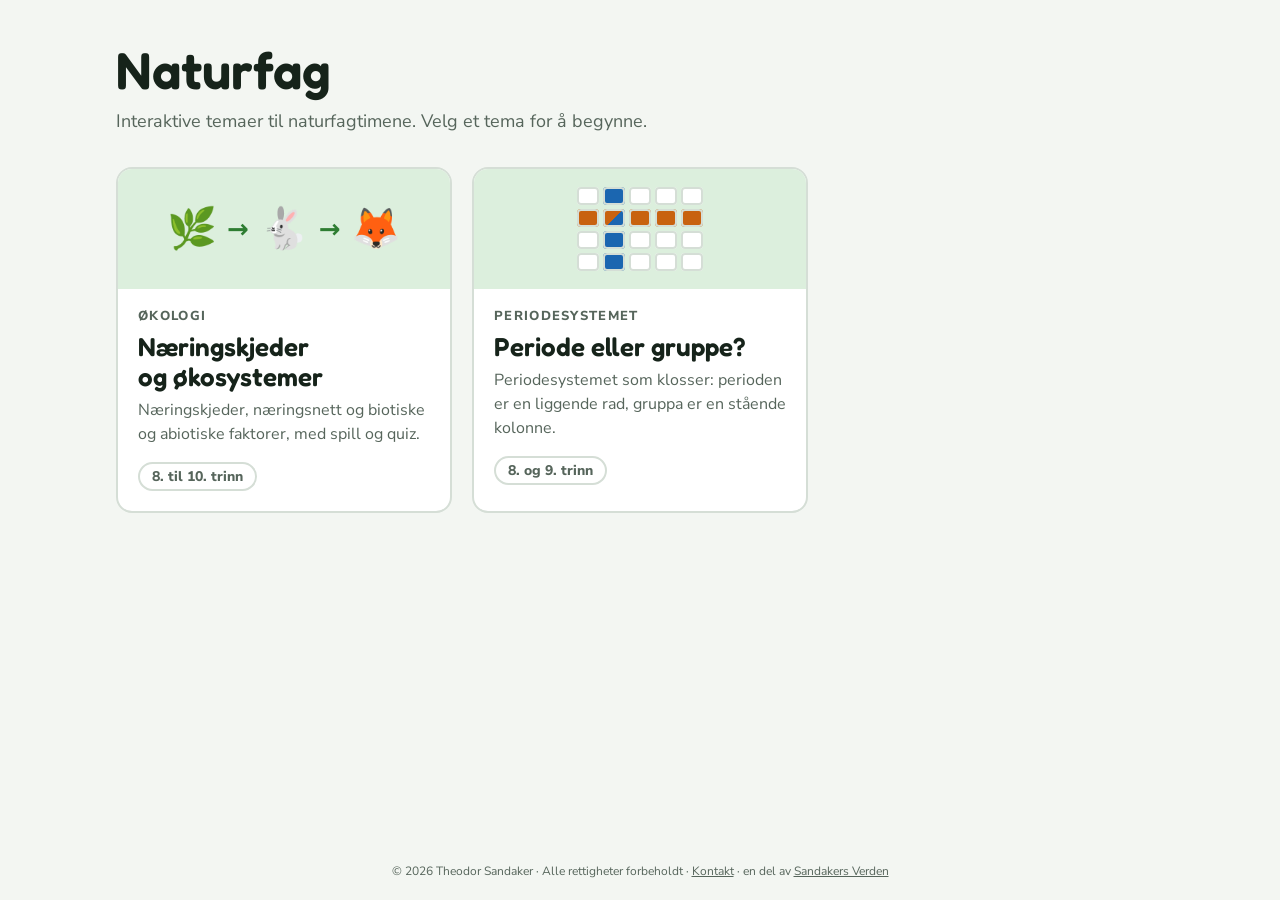
==== commit 24c895b5: "Lagt til felles bunnlinje på alle sidene © 2026 Theodor Sandaker · Alle rettigheter forbeholdt · Kon" ====
--- a/index.html
+++ b/index.html
@@ -83,10 +83,11 @@
 .klosser .g { background: var(--gruppe); }
 .klosser .pg { background: linear-gradient(135deg, var(--periode) 50%, var(--gruppe) 50%); }
 
-footer {
-  border-top: 1px solid var(--line); padding: 12px 16px; text-align: center;
-  font-size: 12px; font-weight: 600; color: var(--muted);
+.bunntekst {
+  padding: 24px 16px 20px; text-align: center;
+  font-size: 12px; color: var(--muted);
 }
+.bunntekst a { color: inherit; }
 @media (prefers-reduced-motion: reduce) { .tema { transition: none; } .tema:hover { transform: none; } }
 </style>
 </head>
@@ -127,6 +128,6 @@
     </li>
   </ul>
 </main>
-<footer>Theodor Sandaker</footer>
+<footer class="bunntekst">© 2026 Theodor Sandaker · Alle rettigheter forbeholdt · <a href="mailto:sandakersverden@gmail.com">Kontakt</a> · en del av <a href="https://theodorjs.github.io/sandakersverden/">Sandakers Verden</a></footer>
 </body>
 </html>
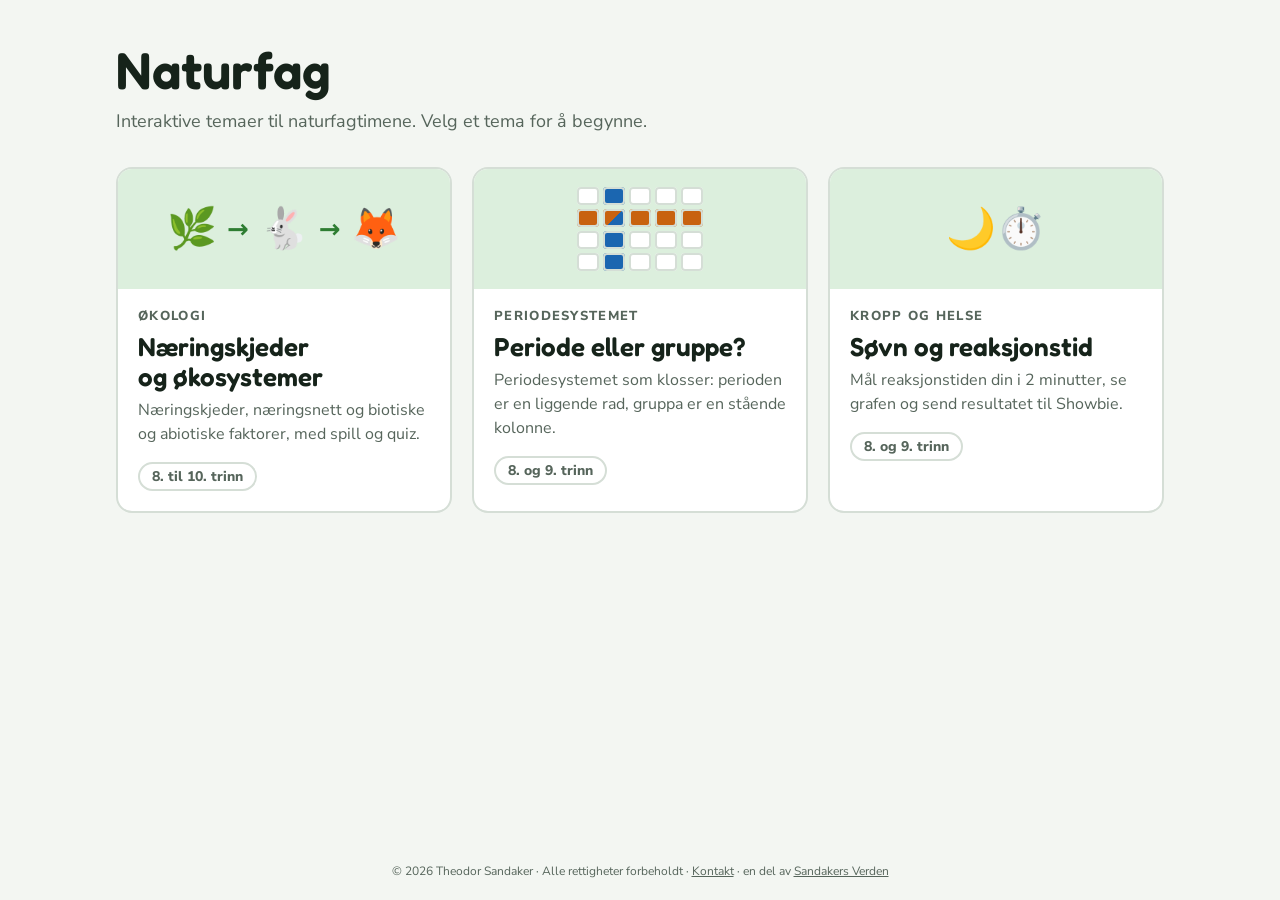
==== commit b955f3de: "Nytt tema: Søvn og reaksjonstid Reaksjonstest på 2 minutter med graf og eksport til Showbie. Siden h" ====
--- a/index.html
+++ b/index.html
@@ -126,6 +126,17 @@
         </div>
       </a>
     </li>
+    <li>
+      <a class="tema" href="reaksjonstid/">
+        <div class="tema-bilde" aria-hidden="true">🌙⏱️</div>
+        <div class="tema-tekst">
+          <p class="tema-emne">Kropp og helse</p>
+          <h2>Søvn og reaksjonstid</h2>
+          <p>Mål reaksjonstiden din i 2 minutter, se grafen og send resultatet til Showbie.</p>
+          <p class="tema-trinn"><span>8. og 9. trinn</span></p>
+        </div>
+      </a>
+    </li>
   </ul>
 </main>
 <footer class="bunntekst">© 2026 Theodor Sandaker · Alle rettigheter forbeholdt · <a href="mailto:sandakersverden@gmail.com">Kontakt</a> · en del av <a href="https://theodorjs.github.io/sandakersverden/">Sandakers Verden</a></footer>
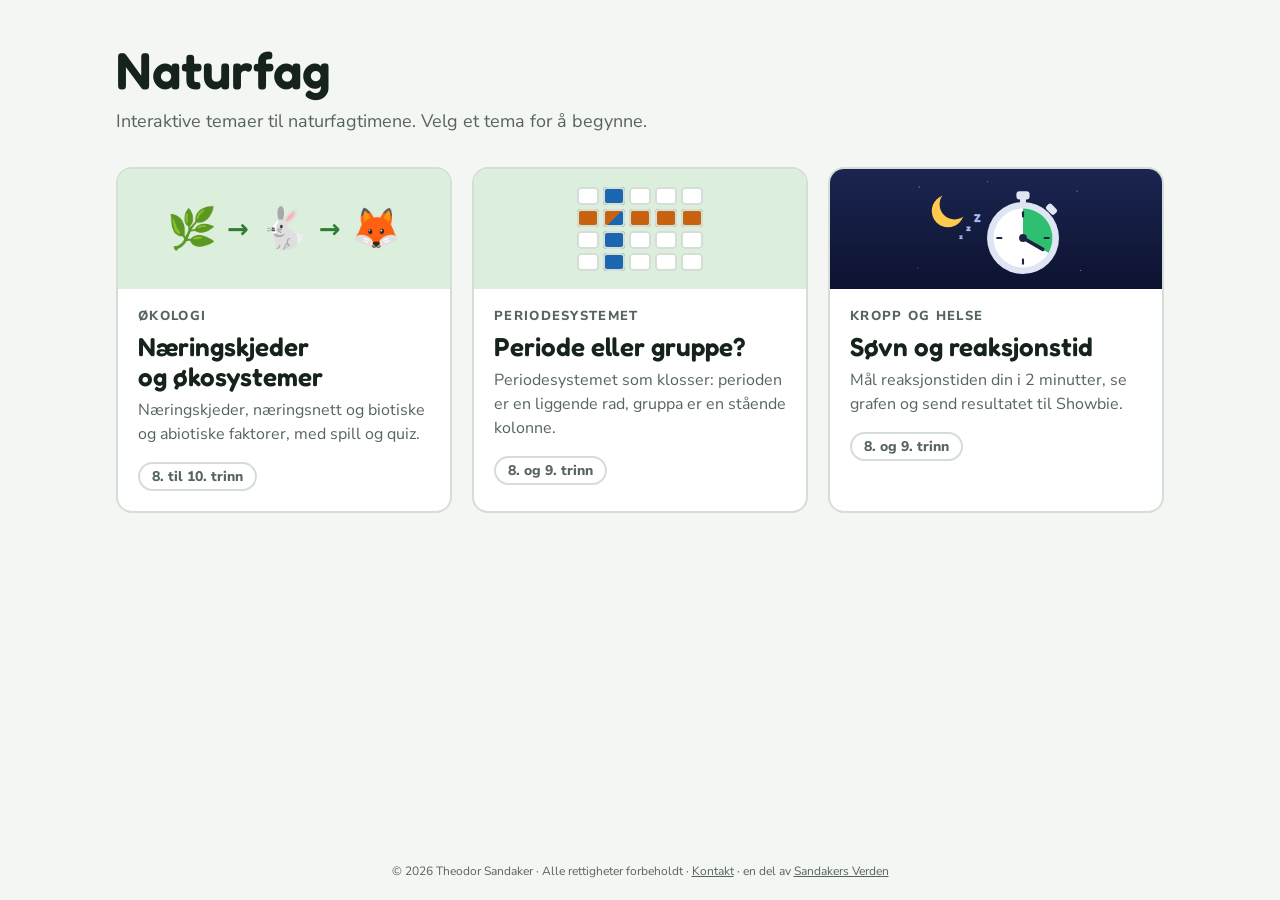
==== commit eeb8dafe: "Bruk tegningen fra Sandakers Verden på kortet for Søvn og reaksjonstid Co-Authored-By: Claude Opus 5" ====
--- a/index.html
+++ b/index.html
@@ -76,6 +76,8 @@
 .tema-trinn span { display: inline-block; border: 2px solid var(--line); border-radius: 999px; padding: 2px 12px; }
 
 /* Små tegninger på kortene */
+.tema-bilde-natt { background: linear-gradient(#1b2550, #0c1230); }
+.tema-bilde-natt svg { height: 100%; width: auto; max-width: 100%; display: block; }
 .pil { font-family: var(--display); font-size: 26px; font-weight: 700; color: var(--naturfag); }
 .klosser { display: grid; grid-template-columns: repeat(5, 22px); grid-template-rows: repeat(4, 18px); gap: 4px; }
 .klosser span { border-radius: 4px; background: var(--surface); box-shadow: inset 0 0 0 2px var(--line); }
@@ -128,7 +130,38 @@
     </li>
     <li>
       <a class="tema" href="reaksjonstid/">
-        <div class="tema-bilde" aria-hidden="true">🌙⏱️</div>
+        <div class="tema-bilde tema-bilde-natt" aria-hidden="true">
+          <svg viewBox="0 0 640 400" aria-hidden="true" focusable="false" preserveAspectRatio="xMidYMid meet">
+          <defs>
+            <linearGradient id="bgReaksjon" x1="0" y1="0" x2="0" y2="1">
+              <stop offset="0" stop-color="#1b2550"/><stop offset="1" stop-color="#0c1230"/>
+            </linearGradient>
+            <mask id="maaneReaksjon">
+              <rect width="640" height="400" fill="#ffffff"/>
+              <circle cx="182" cy="118" r="50" fill="#000000"/>
+            </mask>
+          </defs>
+          <rect width="640" height="400" fill="url(#bgReaksjon)"/>
+          <g fill="#ffffff" opacity=".45"><circle cx="64" cy="60" r="2.2"/><circle cx="292" cy="42" r="1.8"/><circle cx="590" cy="74" r="2.2"/><circle cx="60" cy="330" r="1.8"/><circle cx="602" cy="338" r="2"/></g>
+          <circle cx="160" cy="140" r="54" fill="#ffc94d" mask="url(#maaneReaksjon)"/>
+          <g font-family="'Baloo 2', 'Fredoka', 'Nunito', sans-serif" font-weight="700" fill="#a8b8f0">
+            <text x="196" y="232" font-size="24">z</text>
+            <text x="220" y="206" font-size="30">z</text>
+            <text x="248" y="176" font-size="38">Z</text>
+          </g>
+          <rect x="388" y="74" width="44" height="28" rx="10" fill="#dfe5f3"/>
+          <rect x="400" y="96" width="20" height="20" fill="#dfe5f3"/>
+          <rect x="486" y="122" width="38" height="24" rx="8" fill="#dfe5f3" transform="rotate(45 505 134)"/>
+          <circle cx="410" cy="230" r="120" fill="#dfe5f3"/>
+          <circle cx="410" cy="230" r="98" fill="#ffffff"/>
+          <path d="M410 230 L410 132 A98 98 0 0 1 494.9 279 Z" fill="#2fbf71"/>
+          <g stroke="#1c2340" stroke-width="7" stroke-linecap="round">
+            <path d="M410 144 V158"/><path d="M496 230 H482"/><path d="M410 316 V302"/><path d="M324 230 H338"/>
+          </g>
+          <path d="M410 230 L476 268" stroke="#1c2340" stroke-width="12" stroke-linecap="round"/>
+          <circle cx="410" cy="230" r="13" fill="#1c2340"/>
+        </svg>
+        </div>
         <div class="tema-tekst">
           <p class="tema-emne">Kropp og helse</p>
           <h2>Søvn og reaksjonstid</h2>
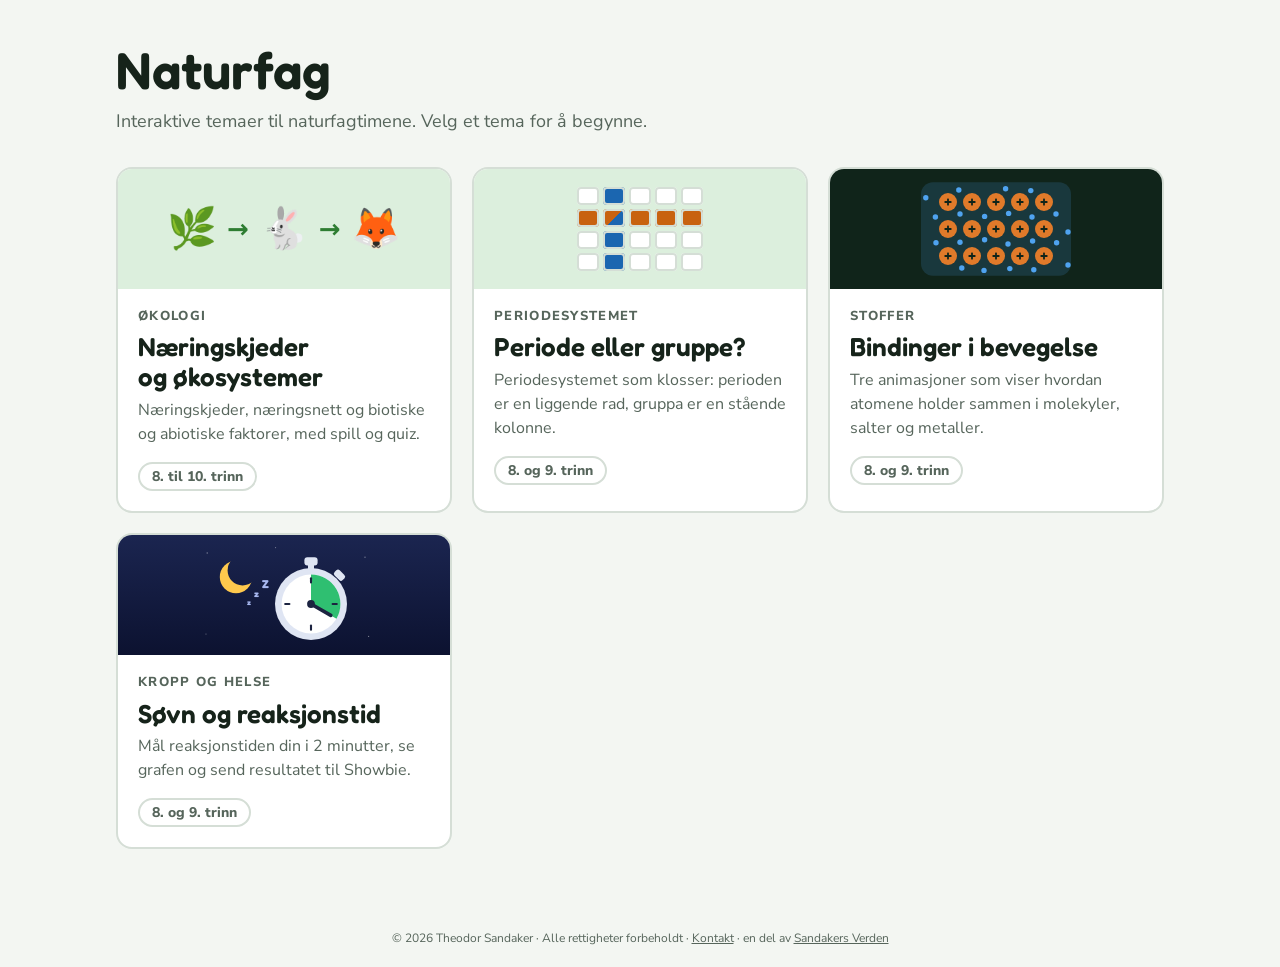
==== commit 98411e46: "Nytt tema: Bindinger i bevegelse Animasjoner av molekylbinding, saltbinding og metallbinding, med ko" ====
--- a/index.html
+++ b/index.html
@@ -4,6 +4,9 @@
 <meta charset="utf-8">
 <meta name="viewport" content="width=device-width, initial-scale=1">
 <title>Naturfag</title>
+<link rel="icon" href="favicon.svg" type="image/svg+xml">
+<link rel="icon" href="favicon-32.png" type="image/png" sizes="32x32">
+<link rel="apple-touch-icon" href="apple-touch-icon.png">
 <meta name="description" content="Interaktive temaer til naturfagtimene.">
 <link rel="preconnect" href="https://fonts.googleapis.com">
 <link rel="preconnect" href="https://fonts.gstatic.com" crossorigin>
@@ -78,6 +81,8 @@
 /* Små tegninger på kortene */
 .tema-bilde-natt { background: linear-gradient(#1b2550, #0c1230); }
 .tema-bilde-natt svg { height: 100%; width: auto; max-width: 100%; display: block; }
+.tema-bilde-bindinger { background: #10241A; }
+.tema-bilde-bindinger svg { height: 100%; width: auto; max-width: 100%; display: block; }
 .pil { font-family: var(--display); font-size: 26px; font-weight: 700; color: var(--naturfag); }
 .klosser { display: grid; grid-template-columns: repeat(5, 22px); grid-template-rows: repeat(4, 18px); gap: 4px; }
 .klosser span { border-radius: 4px; background: var(--surface); box-shadow: inset 0 0 0 2px var(--line); }
@@ -129,6 +134,19 @@
       </a>
     </li>
     <li>
+      <a class="tema" href="bindinger/">
+        <div class="tema-bilde tema-bilde-bindinger" aria-hidden="true">
+          <svg viewBox="0 0 640 400" aria-hidden="true" focusable="false" preserveAspectRatio="xMidYMid meet"><rect width="640" height="400" fill="#10241A"/><rect x="70" y="44" width="500" height="312" rx="40" fill="#4FA3F0" opacity=".16"/><circle cx="160" cy="110" r="30" fill="#E07A2A"/><rect x="148" y="107" width="24" height="6" rx="2" fill="#10241A"/><rect x="157" y="98" width="6" height="24" rx="2" fill="#10241A"/><circle cx="240" cy="110" r="30" fill="#E07A2A"/><rect x="228" y="107" width="24" height="6" rx="2" fill="#10241A"/><rect x="237" y="98" width="6" height="24" rx="2" fill="#10241A"/><circle cx="320" cy="110" r="30" fill="#E07A2A"/><rect x="308" y="107" width="24" height="6" rx="2" fill="#10241A"/><rect x="317" y="98" width="6" height="24" rx="2" fill="#10241A"/><circle cx="400" cy="110" r="30" fill="#E07A2A"/><rect x="388" y="107" width="24" height="6" rx="2" fill="#10241A"/><rect x="397" y="98" width="6" height="24" rx="2" fill="#10241A"/><circle cx="480" cy="110" r="30" fill="#E07A2A"/><rect x="468" y="107" width="24" height="6" rx="2" fill="#10241A"/><rect x="477" y="98" width="6" height="24" rx="2" fill="#10241A"/><circle cx="160" cy="200" r="30" fill="#E07A2A"/><rect x="148" y="197" width="24" height="6" rx="2" fill="#10241A"/><rect x="157" y="188" width="6" height="24" rx="2" fill="#10241A"/><circle cx="240" cy="200" r="30" fill="#E07A2A"/><rect x="228" y="197" width="24" height="6" rx="2" fill="#10241A"/><rect x="237" y="188" width="6" height="24" rx="2" fill="#10241A"/><circle cx="320" cy="200" r="30" fill="#E07A2A"/><rect x="308" y="197" width="24" height="6" rx="2" fill="#10241A"/><rect x="317" y="188" width="6" height="24" rx="2" fill="#10241A"/><circle cx="400" cy="200" r="30" fill="#E07A2A"/><rect x="388" y="197" width="24" height="6" rx="2" fill="#10241A"/><rect x="397" y="188" width="6" height="24" rx="2" fill="#10241A"/><circle cx="480" cy="200" r="30" fill="#E07A2A"/><rect x="468" y="197" width="24" height="6" rx="2" fill="#10241A"/><rect x="477" y="188" width="6" height="24" rx="2" fill="#10241A"/><circle cx="160" cy="290" r="30" fill="#E07A2A"/><rect x="148" y="287" width="24" height="6" rx="2" fill="#10241A"/><rect x="157" y="278" width="6" height="24" rx="2" fill="#10241A"/><circle cx="240" cy="290" r="30" fill="#E07A2A"/><rect x="228" y="287" width="24" height="6" rx="2" fill="#10241A"/><rect x="237" y="278" width="6" height="24" rx="2" fill="#10241A"/><circle cx="320" cy="290" r="30" fill="#E07A2A"/><rect x="308" y="287" width="24" height="6" rx="2" fill="#10241A"/><rect x="317" y="278" width="6" height="24" rx="2" fill="#10241A"/><circle cx="400" cy="290" r="30" fill="#E07A2A"/><rect x="388" y="287" width="24" height="6" rx="2" fill="#10241A"/><rect x="397" y="278" width="6" height="24" rx="2" fill="#10241A"/><circle cx="480" cy="290" r="30" fill="#E07A2A"/><rect x="468" y="287" width="24" height="6" rx="2" fill="#10241A"/><rect x="477" y="278" width="6" height="24" rx="2" fill="#10241A"/><circle cx="200" cy="150" r="9" fill="#4FA3F0"/><circle cx="282" cy="158" r="9" fill="#4FA3F0"/><circle cx="362" cy="148" r="9" fill="#4FA3F0"/><circle cx="440" cy="160" r="9" fill="#4FA3F0"/><circle cx="520" cy="150" r="9" fill="#4FA3F0"/><circle cx="118" cy="160" r="9" fill="#4FA3F0"/><circle cx="200" cy="244" r="9" fill="#4FA3F0"/><circle cx="282" cy="236" r="9" fill="#4FA3F0"/><circle cx="360" cy="250" r="9" fill="#4FA3F0"/><circle cx="442" cy="240" r="9" fill="#4FA3F0"/><circle cx="522" cy="246" r="9" fill="#4FA3F0"/><circle cx="120" cy="246" r="9" fill="#4FA3F0"/><circle cx="206" cy="330" r="9" fill="#4FA3F0"/><circle cx="280" cy="338" r="9" fill="#4FA3F0"/><circle cx="366" cy="332" r="9" fill="#4FA3F0"/><circle cx="446" cy="336" r="9" fill="#4FA3F0"/><circle cx="196" cy="70" r="9" fill="#4FA3F0"/><circle cx="352" cy="66" r="9" fill="#4FA3F0"/><circle cx="436" cy="72" r="9" fill="#4FA3F0"/><circle cx="560" cy="210" r="9" fill="#4FA3F0"/><circle cx="86" cy="96" r="9" fill="#4FA3F0"/><circle cx="560" cy="320" r="9" fill="#4FA3F0"/></svg>
+        </div>
+        <div class="tema-tekst">
+          <p class="tema-emne">Stoffer</p>
+          <h2>Bindinger i bevegelse</h2>
+          <p>Tre animasjoner som viser hvordan atomene holder sammen i molekyler, salter og metaller.</p>
+          <p class="tema-trinn"><span>8. og 9. trinn</span></p>
+        </div>
+      </a>
+    </li>
+    <li>
       <a class="tema" href="reaksjonstid/">
         <div class="tema-bilde tema-bilde-natt" aria-hidden="true">
           <svg viewBox="0 0 640 400" aria-hidden="true" focusable="false" preserveAspectRatio="xMidYMid meet">
